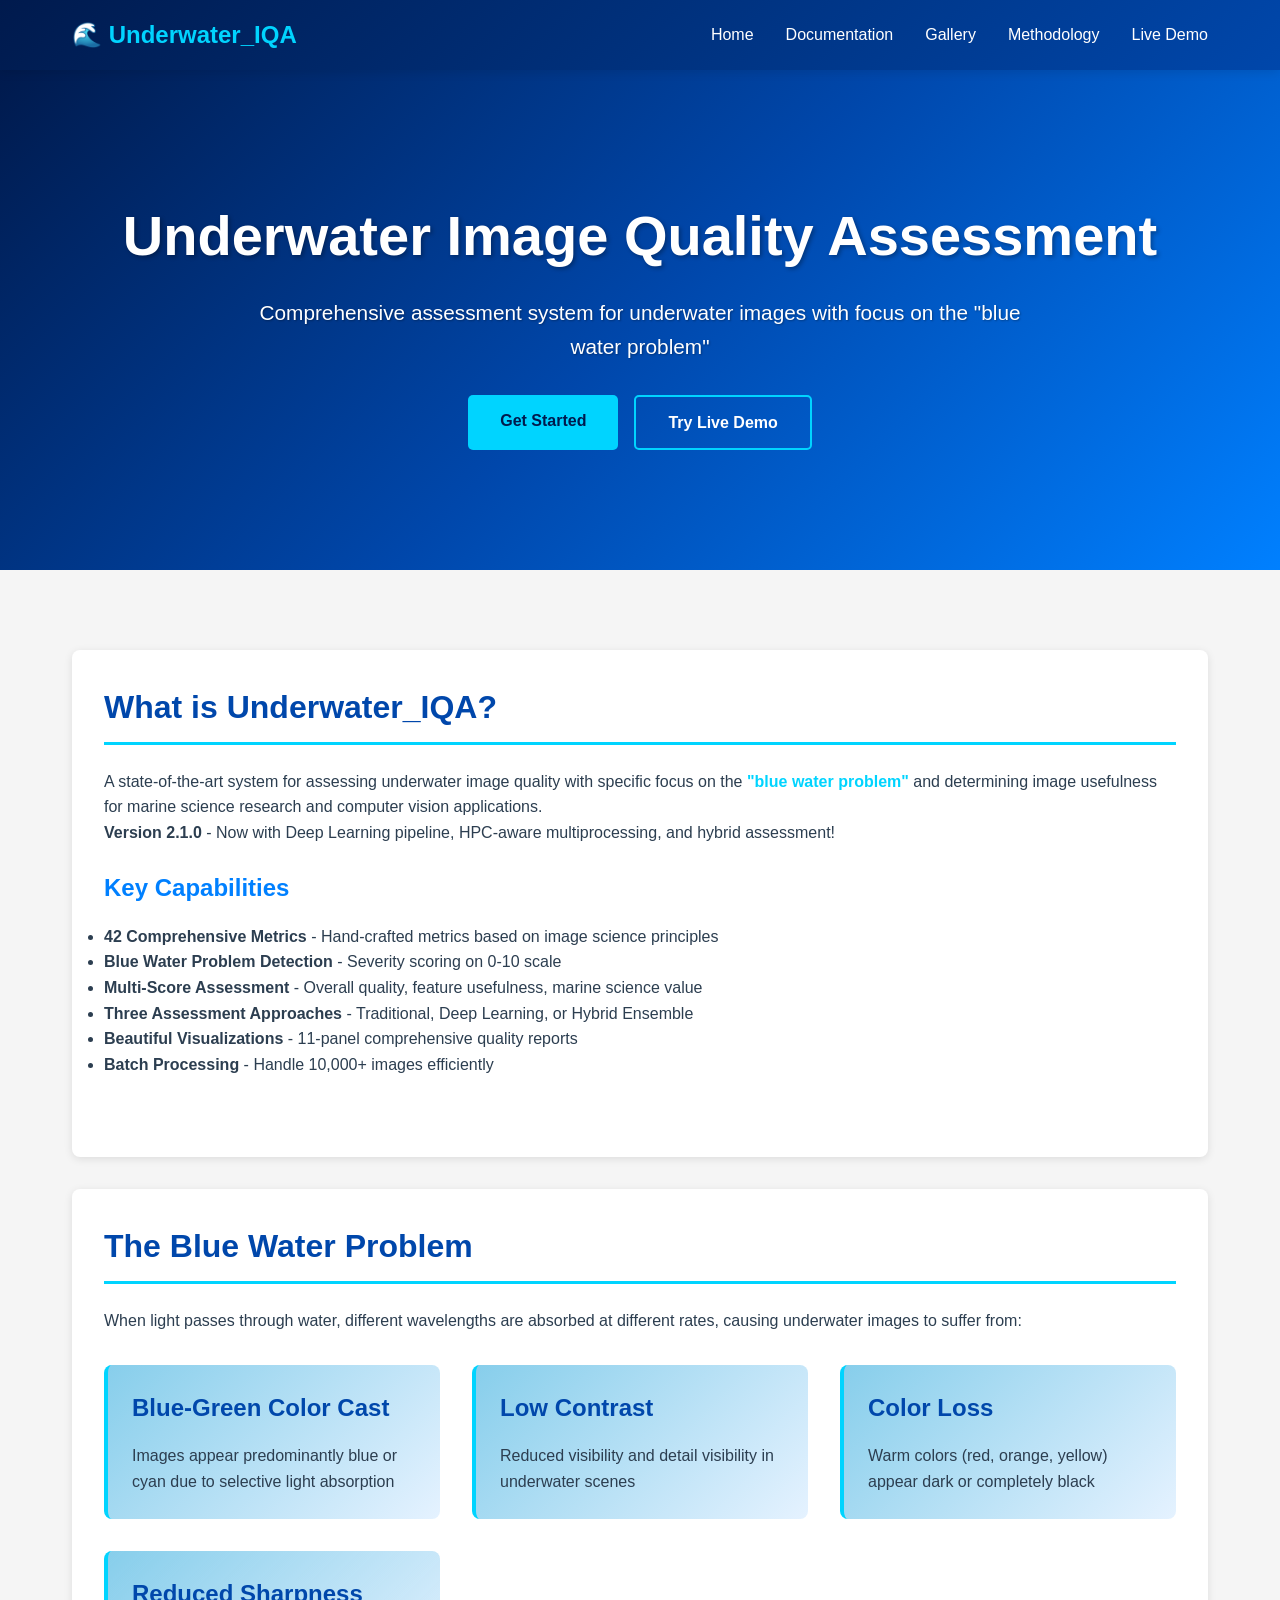
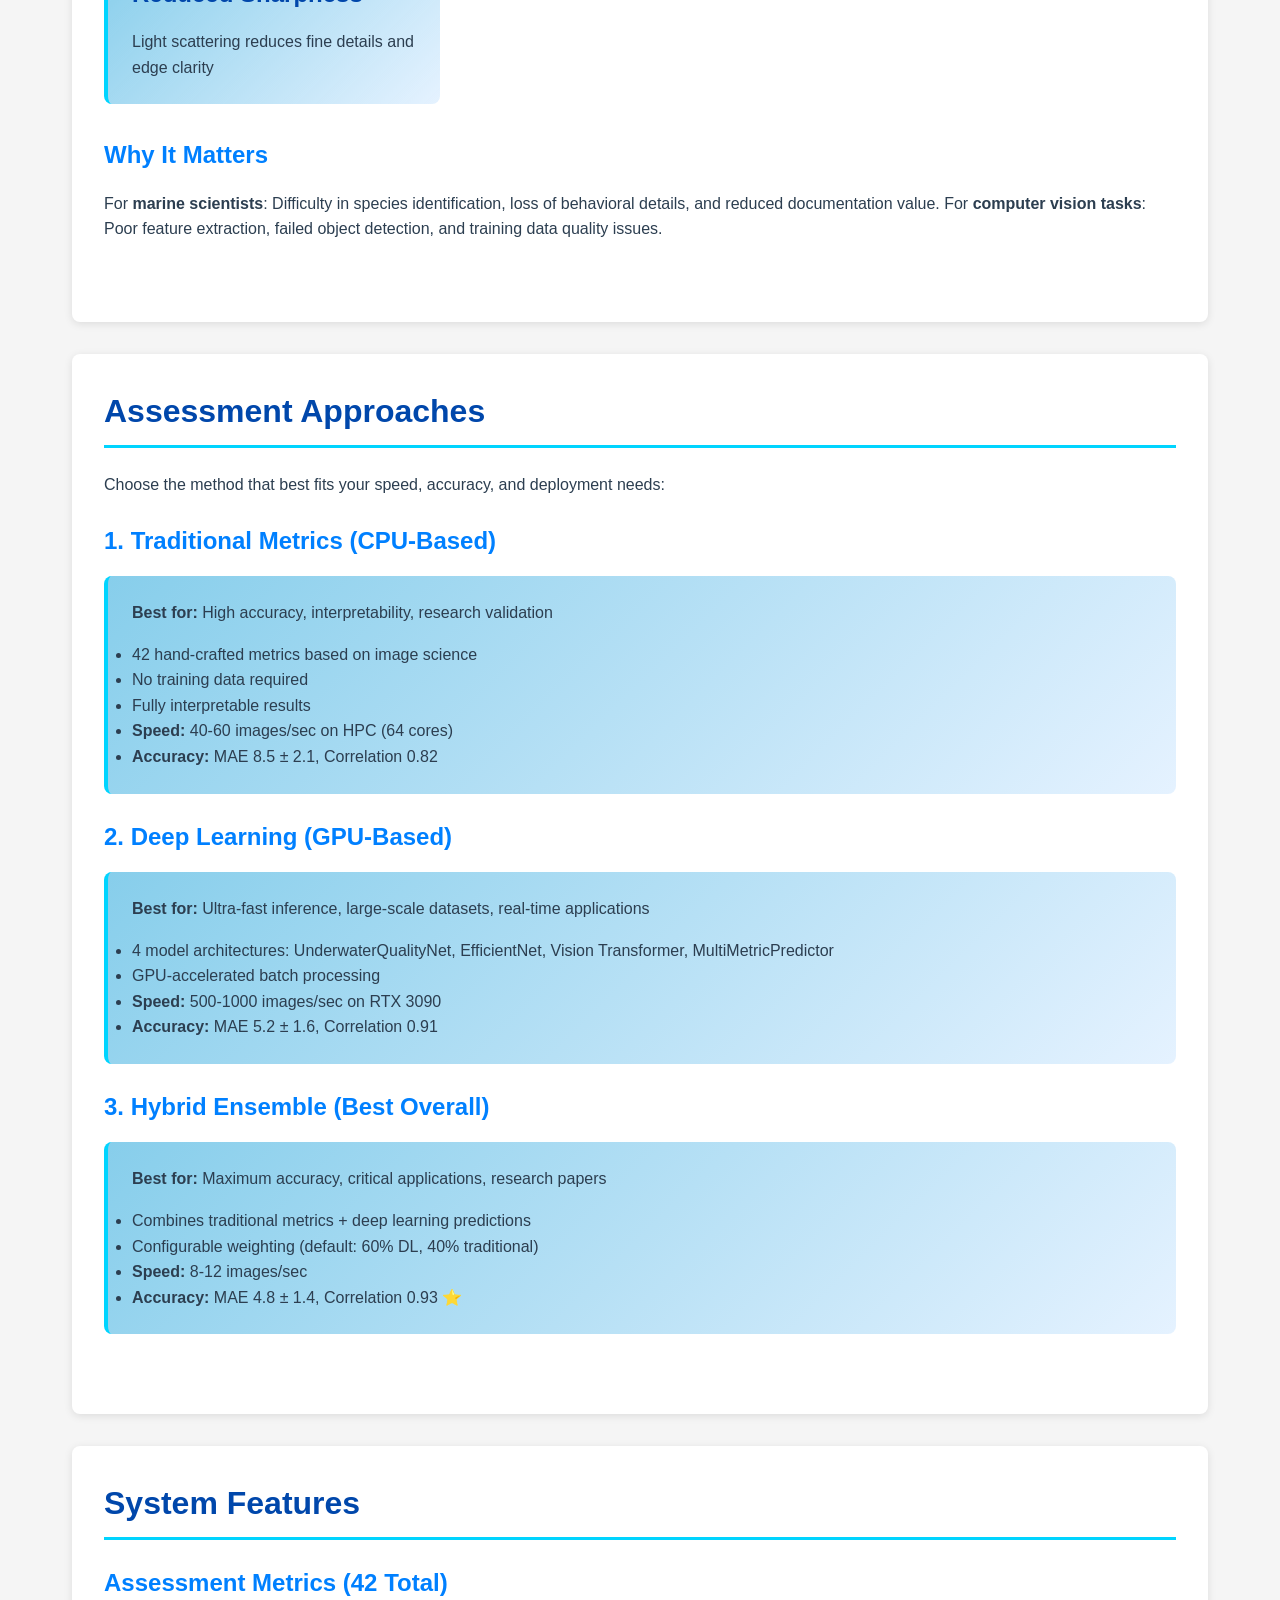
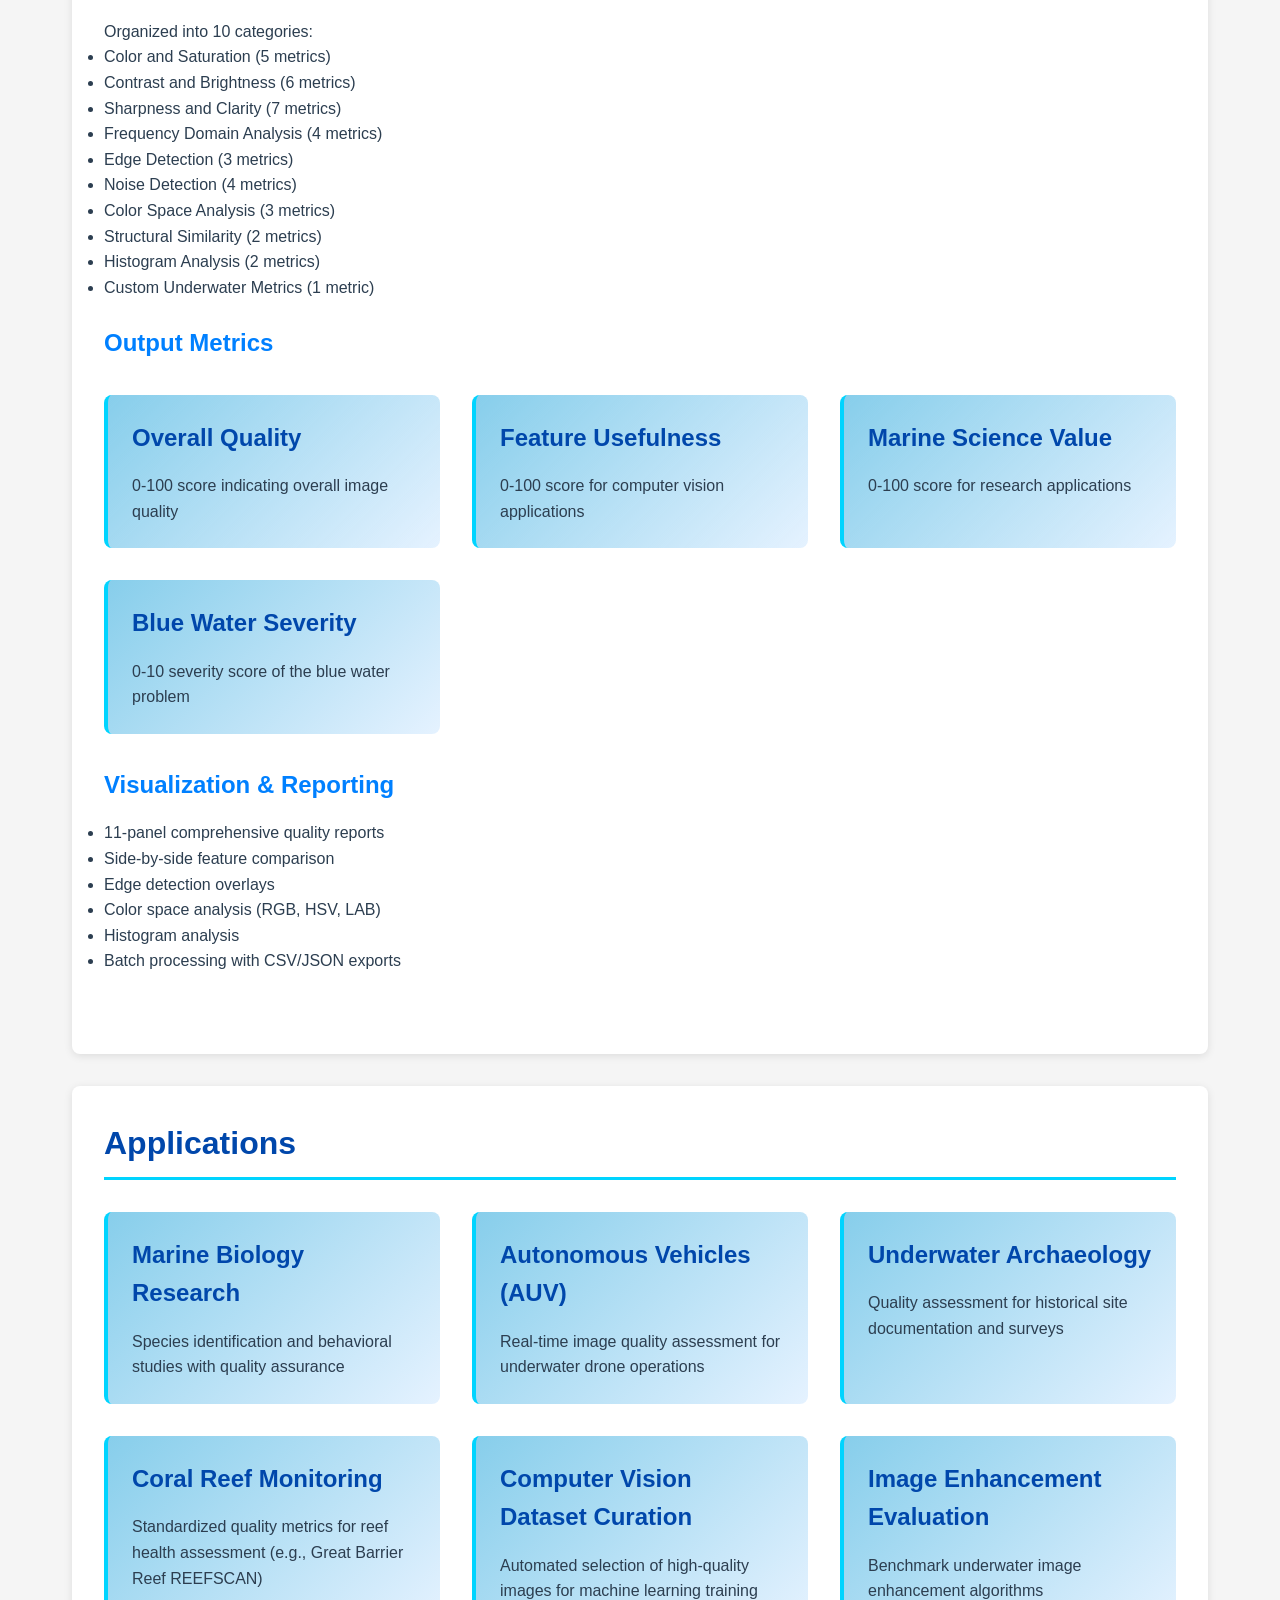
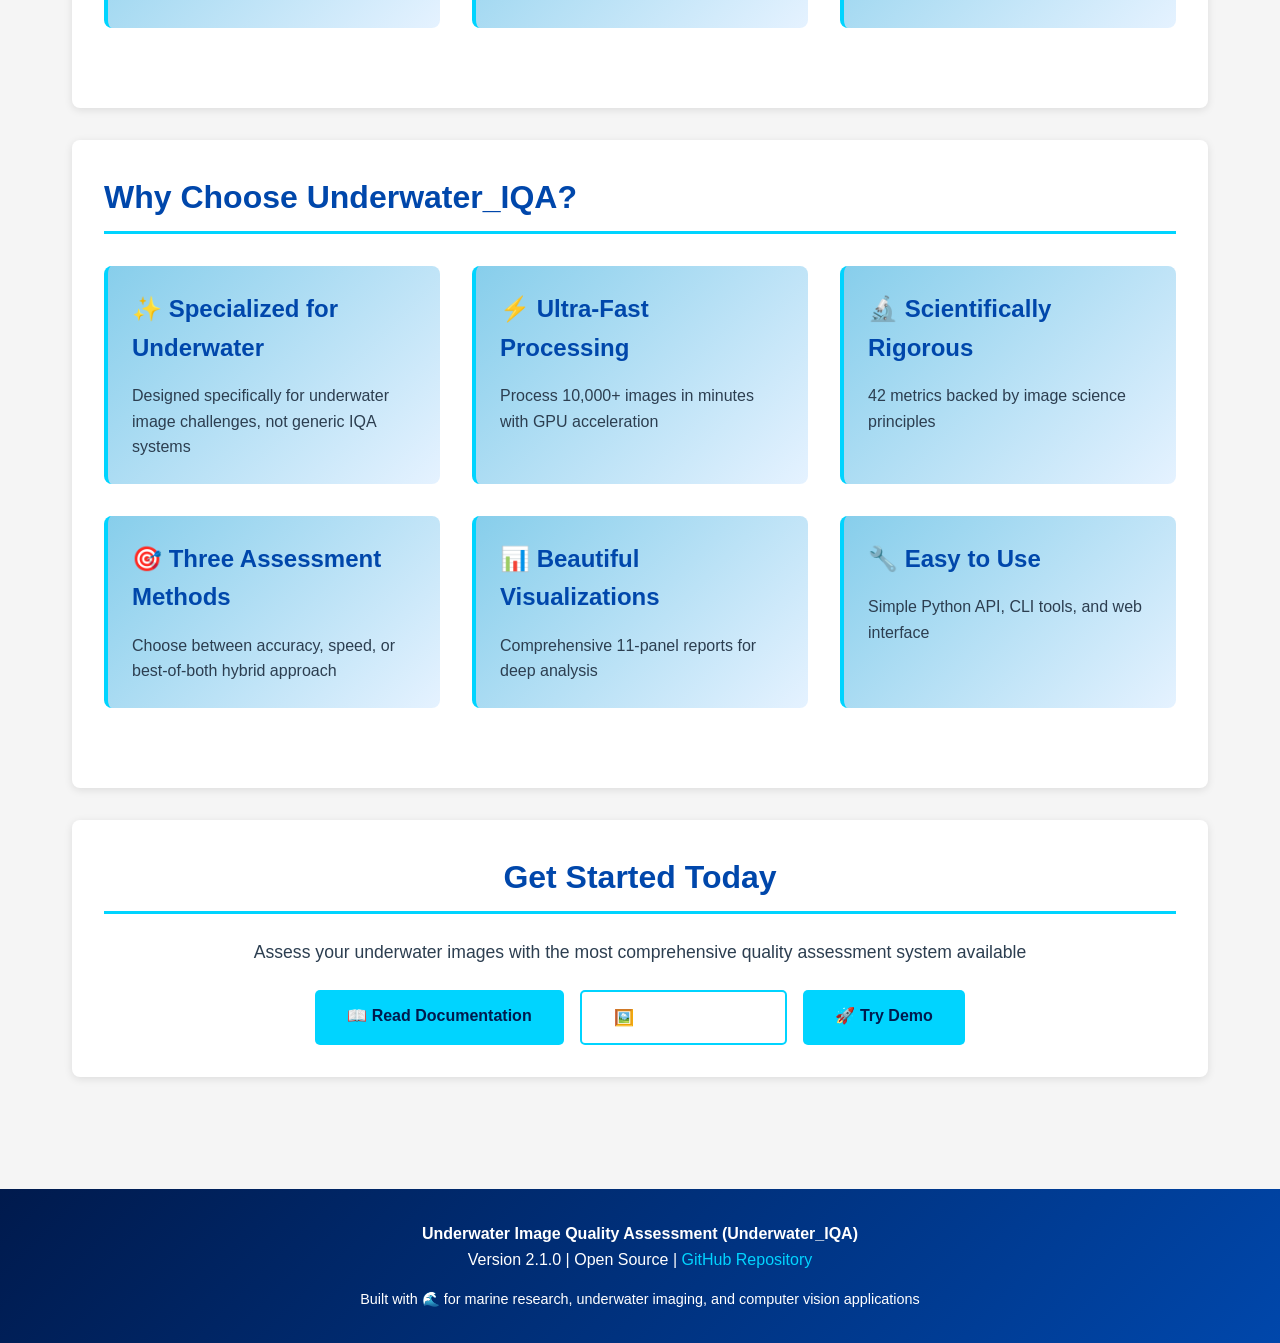
==== docs/index.html @ f6fac894 "Initial commit" ====
<!DOCTYPE html>
<html lang="en">
  <head>
    <meta charset="UTF-8" />
    <meta name="viewport" content="width=device-width, initial-scale=1.0" />
    <title>Underwater Image Quality Assessment (Underwater_IQA)</title>
    <meta
      name="description"
      content="A comprehensive system for assessing underwater image quality with focus on the blue water problem and marine science applications."
    />
    <link rel="stylesheet" href="css/style.css" />
  </head>
  <body>
    <!-- Navigation -->
    <header>
      <nav>
        <a href="index.html" class="logo">🌊 Underwater_IQA</a>
        <ul class="nav-links">
          <li><a href="index.html">Home</a></li>
          <li><a href="documentation.html">Documentation</a></li>
          <li><a href="gallery.html">Gallery</a></li>
          <li><a href="methodology.html">Methodology</a></li>
          <li>
            <a href="https://huggingface.co/spaces/Alzayats/underwater-image-quality" target="_blank">Live Demo</a>
          </li>
        </ul>
      </nav>
    </header>

    <!-- Hero Section -->
    <section class="hero">
      <h1>Underwater Image Quality Assessment</h1>
      <p>Comprehensive assessment system for underwater images with focus on the "blue water problem"</p>
      <div class="cta-buttons">
        <a href="documentation.html" class="btn btn-primary">Get Started</a>
        <a href="https://huggingface.co/spaces/Alzayats/underwater-image-quality" class="btn btn-secondary"
          >Try Live Demo</a
        >
      </div>
    </section>

    <main>
      <!-- Overview Section -->
      <div class="container">
        <section>
          <h2>What is Underwater_IQA?</h2>
          <p>
            A state-of-the-art system for assessing underwater image quality with specific focus on the
            <span class="highlight">"blue water problem"</span> and determining image usefulness for marine science
            research and computer vision applications.
          </p>
          <p><strong>Version 2.1.0</strong> - Now with Deep Learning pipeline, HPC-aware multiprocessing, and hybrid assessment!</p>

          <h3>Key Capabilities</h3>
          <ul>
            <li><strong>42 Comprehensive Metrics</strong> - Hand-crafted metrics based on image science principles</li>
            <li><strong>Blue Water Problem Detection</strong> - Severity scoring on 0-10 scale</li>
            <li><strong>Multi-Score Assessment</strong> - Overall quality, feature usefulness, marine science value</li>
            <li><strong>Three Assessment Approaches</strong> - Traditional, Deep Learning, or Hybrid Ensemble</li>
            <li><strong>Beautiful Visualizations</strong> - 11-panel comprehensive quality reports</li>
            <li><strong>Batch Processing</strong> - Handle 10,000+ images efficiently</li>
          </ul>
        </section>
      </div>

      <!-- The Blue Water Problem -->
      <div class="container">
        <section>
          <h2>The Blue Water Problem</h2>

          <p>
            When light passes through water, different wavelengths are absorbed at different rates, causing underwater
            images to suffer from:
          </p>

          <div class="features-grid">
            <div class="feature-card">
              <h3>Blue-Green Color Cast</h3>
              <p>Images appear predominantly blue or cyan due to selective light absorption</p>
            </div>
            <div class="feature-card">
              <h3>Low Contrast</h3>
              <p>Reduced visibility and detail visibility in underwater scenes</p>
            </div>
            <div class="feature-card">
              <h3>Color Loss</h3>
              <p>Warm colors (red, orange, yellow) appear dark or completely black</p>
            </div>
            <div class="feature-card">
              <h3>Reduced Sharpness</h3>
              <p>Light scattering reduces fine details and edge clarity</p>
            </div>
          </div>

          <h3>Why It Matters</h3>
          <p>
            For <strong>marine scientists</strong>: Difficulty in species identification, loss of behavioral details, and
            reduced documentation value. For <strong>computer vision tasks</strong>: Poor feature extraction, failed object
            detection, and training data quality issues.
          </p>
        </section>
      </div>

      <!-- Assessment Approaches -->
      <div class="container">
        <section>
          <h2>Assessment Approaches</h2>
          <p>Choose the method that best fits your speed, accuracy, and deployment needs:</p>

          <h3>1. Traditional Metrics (CPU-Based)</h3>
          <div class="feature-card">
            <strong>Best for:</strong> High accuracy, interpretability, research validation
            <ul style="margin-top: 1rem">
              <li>42 hand-crafted metrics based on image science</li>
              <li>No training data required</li>
              <li>Fully interpretable results</li>
              <li><strong>Speed:</strong> 40-60 images/sec on HPC (64 cores)</li>
              <li><strong>Accuracy:</strong> MAE 8.5 ± 2.1, Correlation 0.82</li>
            </ul>
          </div>

          <h3>2. Deep Learning (GPU-Based)</h3>
          <div class="feature-card">
            <strong>Best for:</strong> Ultra-fast inference, large-scale datasets, real-time applications
            <ul style="margin-top: 1rem">
              <li>4 model architectures: UnderwaterQualityNet, EfficientNet, Vision Transformer, MultiMetricPredictor</li>
              <li>GPU-accelerated batch processing</li>
              <li><strong>Speed:</strong> 500-1000 images/sec on RTX 3090</li>
              <li><strong>Accuracy:</strong> MAE 5.2 ± 1.6, Correlation 0.91</li>
            </ul>
          </div>

          <h3>3. Hybrid Ensemble (Best Overall)</h3>
          <div class="feature-card">
            <strong>Best for:</strong> Maximum accuracy, critical applications, research papers
            <ul style="margin-top: 1rem">
              <li>Combines traditional metrics + deep learning predictions</li>
              <li>Configurable weighting (default: 60% DL, 40% traditional)</li>
              <li><strong>Speed:</strong> 8-12 images/sec</li>
              <li><strong>Accuracy:</strong> MAE 4.8 ± 1.4, Correlation 0.93 ⭐</li>
            </ul>
          </div>
        </section>
      </div>

      <!-- Features -->
      <div class="container">
        <section>
          <h2>System Features</h2>

          <h3>Assessment Metrics (42 Total)</h3>
          <p>Organized into 10 categories:</p>
          <ul>
            <li>Color and Saturation (5 metrics)</li>
            <li>Contrast and Brightness (6 metrics)</li>
            <li>Sharpness and Clarity (7 metrics)</li>
            <li>Frequency Domain Analysis (4 metrics)</li>
            <li>Edge Detection (3 metrics)</li>
            <li>Noise Detection (4 metrics)</li>
            <li>Color Space Analysis (3 metrics)</li>
            <li>Structural Similarity (2 metrics)</li>
            <li>Histogram Analysis (2 metrics)</li>
            <li>Custom Underwater Metrics (1 metric)</li>
          </ul>

          <h3>Output Metrics</h3>
          <div class="features-grid">
            <div class="feature-card">
              <h3>Overall Quality</h3>
              <p>0-100 score indicating overall image quality</p>
            </div>
            <div class="feature-card">
              <h3>Feature Usefulness</h3>
              <p>0-100 score for computer vision applications</p>
            </div>
            <div class="feature-card">
              <h3>Marine Science Value</h3>
              <p>0-100 score for research applications</p>
            </div>
            <div class="feature-card">
              <h3>Blue Water Severity</h3>
              <p>0-10 severity score of the blue water problem</p>
            </div>
          </div>

          <h3>Visualization & Reporting</h3>
          <ul>
            <li>11-panel comprehensive quality reports</li>
            <li>Side-by-side feature comparison</li>
            <li>Edge detection overlays</li>
            <li>Color space analysis (RGB, HSV, LAB)</li>
            <li>Histogram analysis</li>
            <li>Batch processing with CSV/JSON exports</li>
          </ul>
        </section>
      </div>

      <!-- Applications -->
      <div class="container">
        <section>
          <h2>Applications</h2>

          <div class="features-grid">
            <div class="feature-card">
              <h3>Marine Biology Research</h3>
              <p>Species identification and behavioral studies with quality assurance</p>
            </div>
            <div class="feature-card">
              <h3>Autonomous Vehicles (AUV)</h3>
              <p>Real-time image quality assessment for underwater drone operations</p>
            </div>
            <div class="feature-card">
              <h3>Underwater Archaeology</h3>
              <p>Quality assessment for historical site documentation and surveys</p>
            </div>
            <div class="feature-card">
              <h3>Coral Reef Monitoring</h3>
              <p>Standardized quality metrics for reef health assessment (e.g., Great Barrier Reef REEFSCAN)</p>
            </div>
            <div class="feature-card">
              <h3>Computer Vision Dataset Curation</h3>
              <p>Automated selection of high-quality images for machine learning training</p>
            </div>
            <div class="feature-card">
              <h3>Image Enhancement Evaluation</h3>
              <p>Benchmark underwater image enhancement algorithms</p>
            </div>
          </div>
        </section>
      </div>

      <!-- Quick Features -->
      <div class="container">
        <section>
          <h2>Why Choose Underwater_IQA?</h2>

          <div class="features-grid">
            <div class="feature-card">
              <h3>✨ Specialized for Underwater</h3>
              <p>Designed specifically for underwater image challenges, not generic IQA systems</p>
            </div>
            <div class="feature-card">
              <h3>⚡ Ultra-Fast Processing</h3>
              <p>Process 10,000+ images in minutes with GPU acceleration</p>
            </div>
            <div class="feature-card">
              <h3>🔬 Scientifically Rigorous</h3>
              <p>42 metrics backed by image science principles</p>
            </div>
            <div class="feature-card">
              <h3>🎯 Three Assessment Methods</h3>
              <p>Choose between accuracy, speed, or best-of-both hybrid approach</p>
            </div>
            <div class="feature-card">
              <h3>📊 Beautiful Visualizations</h3>
              <p>Comprehensive 11-panel reports for deep analysis</p>
            </div>
            <div class="feature-card">
              <h3>🔧 Easy to Use</h3>
              <p>Simple Python API, CLI tools, and web interface</p>
            </div>
          </div>
        </section>
      </div>

      <!-- Call to Action -->
      <div class="container text-center mt-2">
        <h2>Get Started Today</h2>
        <p style="font-size: 1.1rem; margin: 1.5rem 0"
          >Assess your underwater images with the most comprehensive quality assessment system available</p>
        <div class="cta-buttons">
          <a href="documentation.html" class="btn btn-primary">📖 Read Documentation</a>
          <a href="gallery.html" class="btn btn-secondary">🖼️ View Examples</a>
          <a href="https://huggingface.co/spaces/Alzayats/underwater-image-quality" class="btn btn-primary">🚀 Try Demo</a>
        </div>
      </div>
    </main>

    <!-- Footer -->
    <footer>
      <p>
        <strong>Underwater Image Quality Assessment (Underwater_IQA)</strong><br />
        Version 2.1.0 | Open Source | <a href="https://github.com/alzayats/Image_Quality_Assessment" target="_blank">GitHub Repository</a>
      </p>
      <p style="margin-top: 1rem; font-size: 0.9rem">
        Built with 🌊 for marine research, underwater imaging, and computer vision applications
      </p>
    </footer>

    <script src="js/main.js"></script>
  </body>
</html>
---- docs/css/style.css ----
/* Ocean-themed CSS for Underwater_IQA GitHub Pages Site */

:root {
  --deep-blue: #001a4d;
  --ocean-blue: #0047ab;
  --sky-blue: #0080ff;
  --light-blue: #87ceeb;
  --white: #ffffff;
  --dark-gray: #1a1a1a;
  --light-gray: #f5f5f5;
  --accent: #00d4ff;
  --success: #00cc77;
  --text-dark: #2c3e50;
}

* {
  margin: 0;
  padding: 0;
  box-sizing: border-box;
}

body {
  font-family: 'Segoe UI', Tahoma, Geneva, Verdana, sans-serif;
  line-height: 1.6;
  color: var(--text-dark);
  background-color: var(--light-gray);
}

/* Header and Navigation */
header {
  background: linear-gradient(135deg, var(--deep-blue) 0%, var(--ocean-blue) 100%);
  color: var(--white);
  padding: 1rem 0;
  box-shadow: 0 2px 10px rgba(0, 0, 0, 0.1);
  position: sticky;
  top: 0;
  z-index: 1000;
}

nav {
  max-width: 1200px;
  margin: 0 auto;
  display: flex;
  justify-content: space-between;
  align-items: center;
  padding: 0 2rem;
}

.logo {
  font-size: 1.5rem;
  font-weight: bold;
  color: var(--accent);
  text-decoration: none;
}

.nav-links {
  display: flex;
  list-style: none;
  gap: 2rem;
}

.nav-links a {
  color: var(--white);
  text-decoration: none;
  transition: color 0.3s ease;
  font-weight: 500;
}

.nav-links a:hover {
  color: var(--accent);
}

/* Hero Section */
.hero {
  background: linear-gradient(135deg, var(--deep-blue) 0%, var(--ocean-blue) 50%, var(--sky-blue) 100%);
  color: var(--white);
  padding: 6rem 2rem;
  text-align: center;
  min-height: 500px;
  display: flex;
  flex-direction: column;
  justify-content: center;
  align-items: center;
}

.hero h1 {
  font-size: 3.5rem;
  margin-bottom: 1rem;
  text-shadow: 2px 2px 4px rgba(0, 0, 0, 0.3);
}

.hero p {
  font-size: 1.3rem;
  margin-bottom: 2rem;
  max-width: 800px;
  text-shadow: 1px 1px 2px rgba(0, 0, 0, 0.3);
}

.cta-buttons {
  display: flex;
  gap: 1rem;
  justify-content: center;
  flex-wrap: wrap;
}

.btn {
  display: inline-block;
  padding: 0.8rem 2rem;
  border-radius: 5px;
  text-decoration: none;
  font-weight: 600;
  transition: all 0.3s ease;
  cursor: pointer;
  border: none;
  font-size: 1rem;
}

.btn-primary {
  background-color: var(--accent);
  color: var(--deep-blue);
}

.btn-primary:hover {
  background-color: var(--light-blue);
  transform: translateY(-2px);
  box-shadow: 0 5px 15px rgba(0, 212, 255, 0.4);
}

.btn-secondary {
  background-color: transparent;
  color: var(--white);
  border: 2px solid var(--accent);
}

.btn-secondary:hover {
  background-color: var(--accent);
  color: var(--deep-blue);
  transform: translateY(-2px);
}

/* Main Content */
main {
  max-width: 1200px;
  margin: 0 auto;
  padding: 2rem;
}

.container {
  background: var(--white);
  border-radius: 8px;
  padding: 2rem;
  margin-bottom: 2rem;
  box-shadow: 0 2px 8px rgba(0, 0, 0, 0.1);
}

/* Section Styles */
section {
  margin-bottom: 3rem;
}

h2 {
  color: var(--ocean-blue);
  font-size: 2rem;
  margin-bottom: 1.5rem;
  border-bottom: 3px solid var(--accent);
  padding-bottom: 0.5rem;
}

h3 {
  color: var(--sky-blue);
  font-size: 1.5rem;
  margin-top: 1.5rem;
  margin-bottom: 1rem;
}

/* Features Grid */
.features-grid {
  display: grid;
  grid-template-columns: repeat(auto-fit, minmax(300px, 1fr));
  gap: 2rem;
  margin: 2rem 0;
}

.feature-card {
  background: linear-gradient(135deg, var(--light-blue) 0%, rgba(0, 128, 255, 0.1) 100%);
  padding: 1.5rem;
  border-radius: 8px;
  border-left: 4px solid var(--accent);
  transition: transform 0.3s ease, box-shadow 0.3s ease;
}

.feature-card:hover {
  transform: translateY(-5px);
  box-shadow: 0 5px 15px rgba(0, 128, 255, 0.2);
}

.feature-card h3 {
  color: var(--ocean-blue);
  margin-top: 0;
}

/* Code Blocks */
code {
  background-color: var(--dark-gray);
  color: var(--accent);
  padding: 0.2rem 0.4rem;
  border-radius: 3px;
  font-family: 'Courier New', monospace;
  font-size: 0.9rem;
}

pre {
  background-color: var(--dark-gray);
  color: var(--light-gray);
  padding: 1.5rem;
  border-radius: 8px;
  overflow-x: auto;
  margin: 1rem 0;
  border-left: 4px solid var(--accent);
}

pre code {
  background-color: transparent;
  color: var(--light-gray);
  padding: 0;
}

/* Gallery */
.gallery {
  display: grid;
  grid-template-columns: repeat(auto-fit, minmax(250px, 1fr));
  gap: 2rem;
  margin: 2rem 0;
}

.gallery-item {
  position: relative;
  border-radius: 8px;
  overflow: hidden;
  box-shadow: 0 4px 12px rgba(0, 0, 0, 0.1);
  transition: transform 0.3s ease, box-shadow 0.3s ease;
  cursor: pointer;
}

.gallery-item:hover {
  transform: scale(1.05);
  box-shadow: 0 8px 20px rgba(0, 128, 255, 0.3);
}

.gallery-item img {
  width: 100%;
  height: 250px;
  object-fit: cover;
  display: block;
}

.gallery-caption {
  background: linear-gradient(to top, rgba(0, 26, 77, 0.8), transparent);
  color: var(--white);
  padding: 1rem;
  position: absolute;
  bottom: 0;
  width: 100%;
  font-size: 0.9rem;
}

/* Table Styles */
table {
  width: 100%;
  border-collapse: collapse;
  margin: 1.5rem 0;
}

th {
  background-color: var(--ocean-blue);
  color: var(--white);
  padding: 1rem;
  text-align: left;
}

td {
  padding: 0.8rem;
  border-bottom: 1px solid var(--light-gray);
}

tr:hover {
  background-color: rgba(0, 128, 255, 0.05);
}

/* Footer */
footer {
  background: linear-gradient(135deg, var(--deep-blue) 0%, var(--ocean-blue) 100%);
  color: var(--white);
  text-align: center;
  padding: 2rem;
  margin-top: 3rem;
}

footer a {
  color: var(--accent);
  text-decoration: none;
}

footer a:hover {
  text-decoration: underline;
}

/* Responsive Design */
@media (max-width: 768px) {
  .nav-links {
    flex-direction: column;
    gap: 1rem;
  }

  .hero h1 {
    font-size: 2.5rem;
  }

  .hero p {
    font-size: 1.1rem;
  }

  .cta-buttons {
    flex-direction: column;
    align-items: stretch;
  }

  .btn {
    text-align: center;
  }

  main {
    padding: 1rem;
  }

  .container {
    padding: 1.5rem;
  }

  .features-grid {
    grid-template-columns: 1fr;
  }

  .gallery {
    grid-template-columns: 1fr;
  }
}

/* Utility Classes */
.highlight {
  color: var(--accent);
  font-weight: 600;
}

.text-center {
  text-align: center;
}

.mt-2 {
  margin-top: 2rem;
}

.mb-2 {
  margin-bottom: 2rem;
}

.flex-center {
  display: flex;
  justify-content: center;
  align-items: center;
}
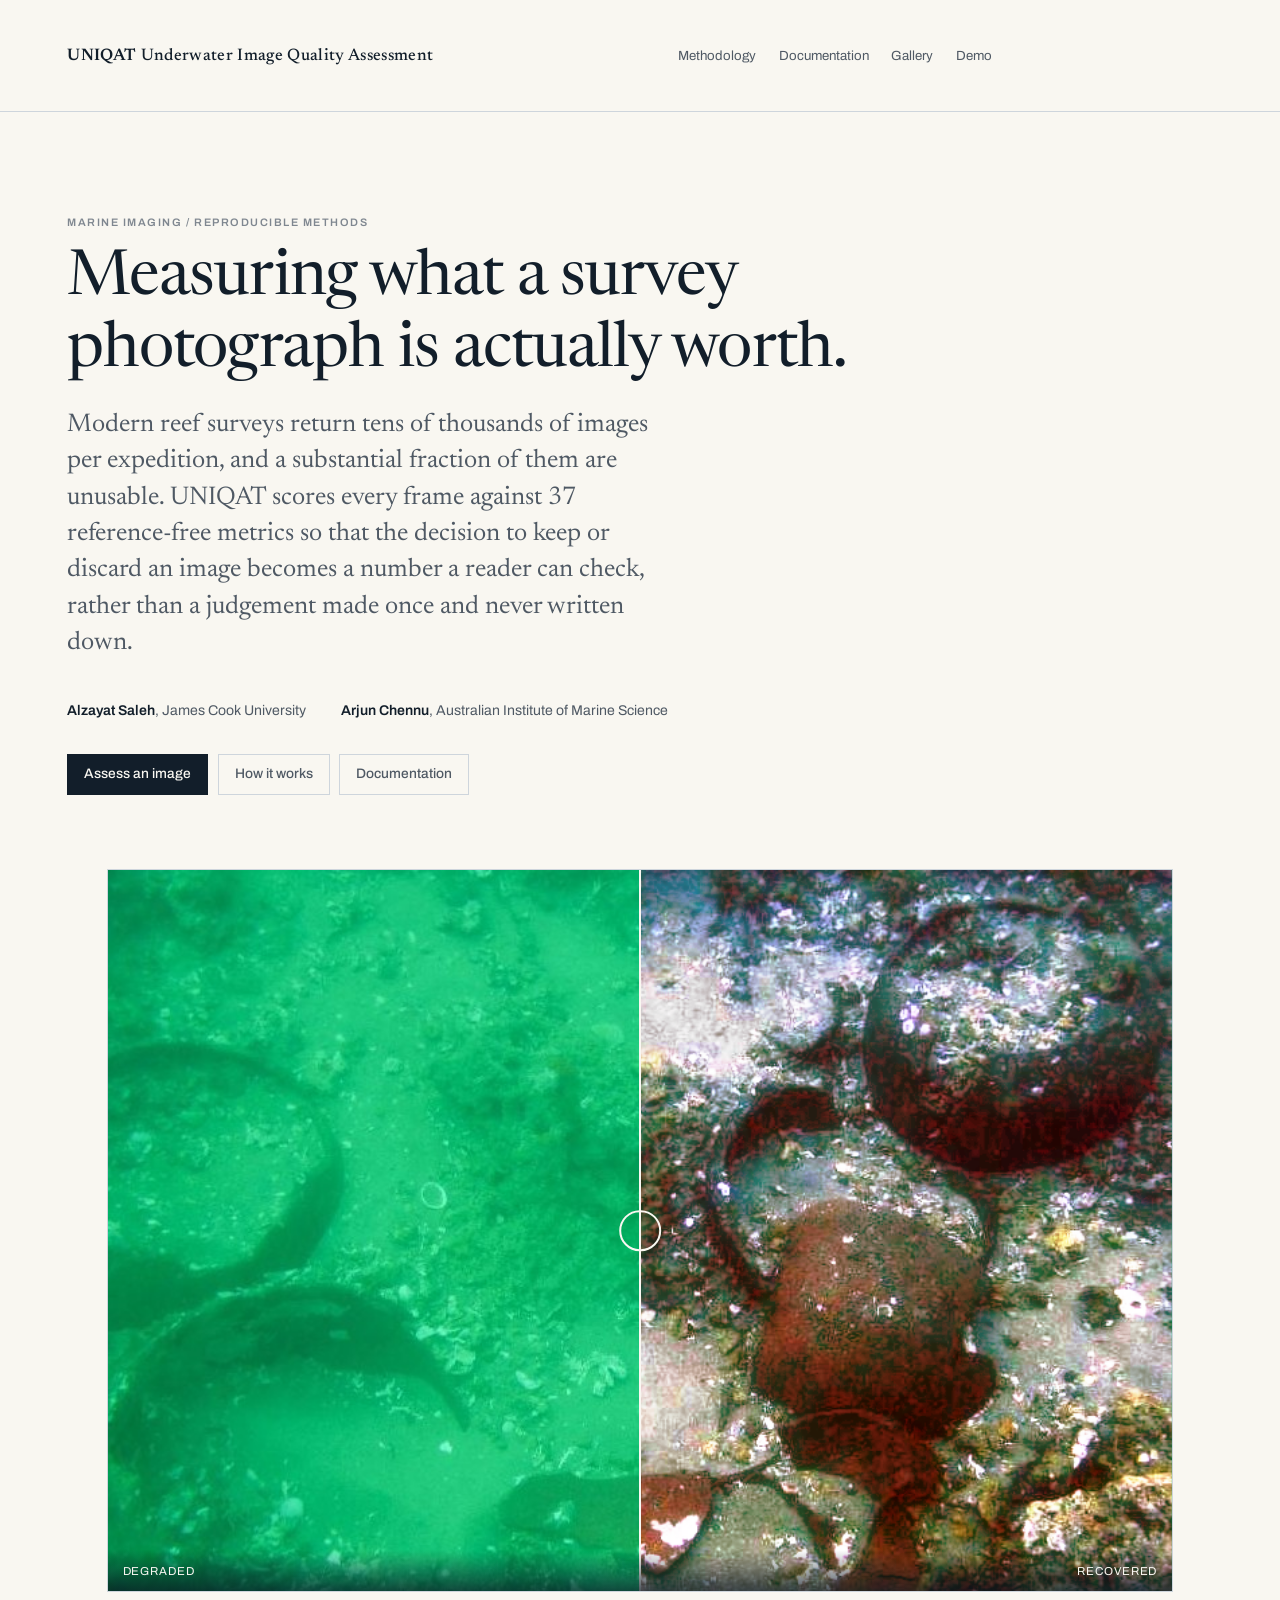
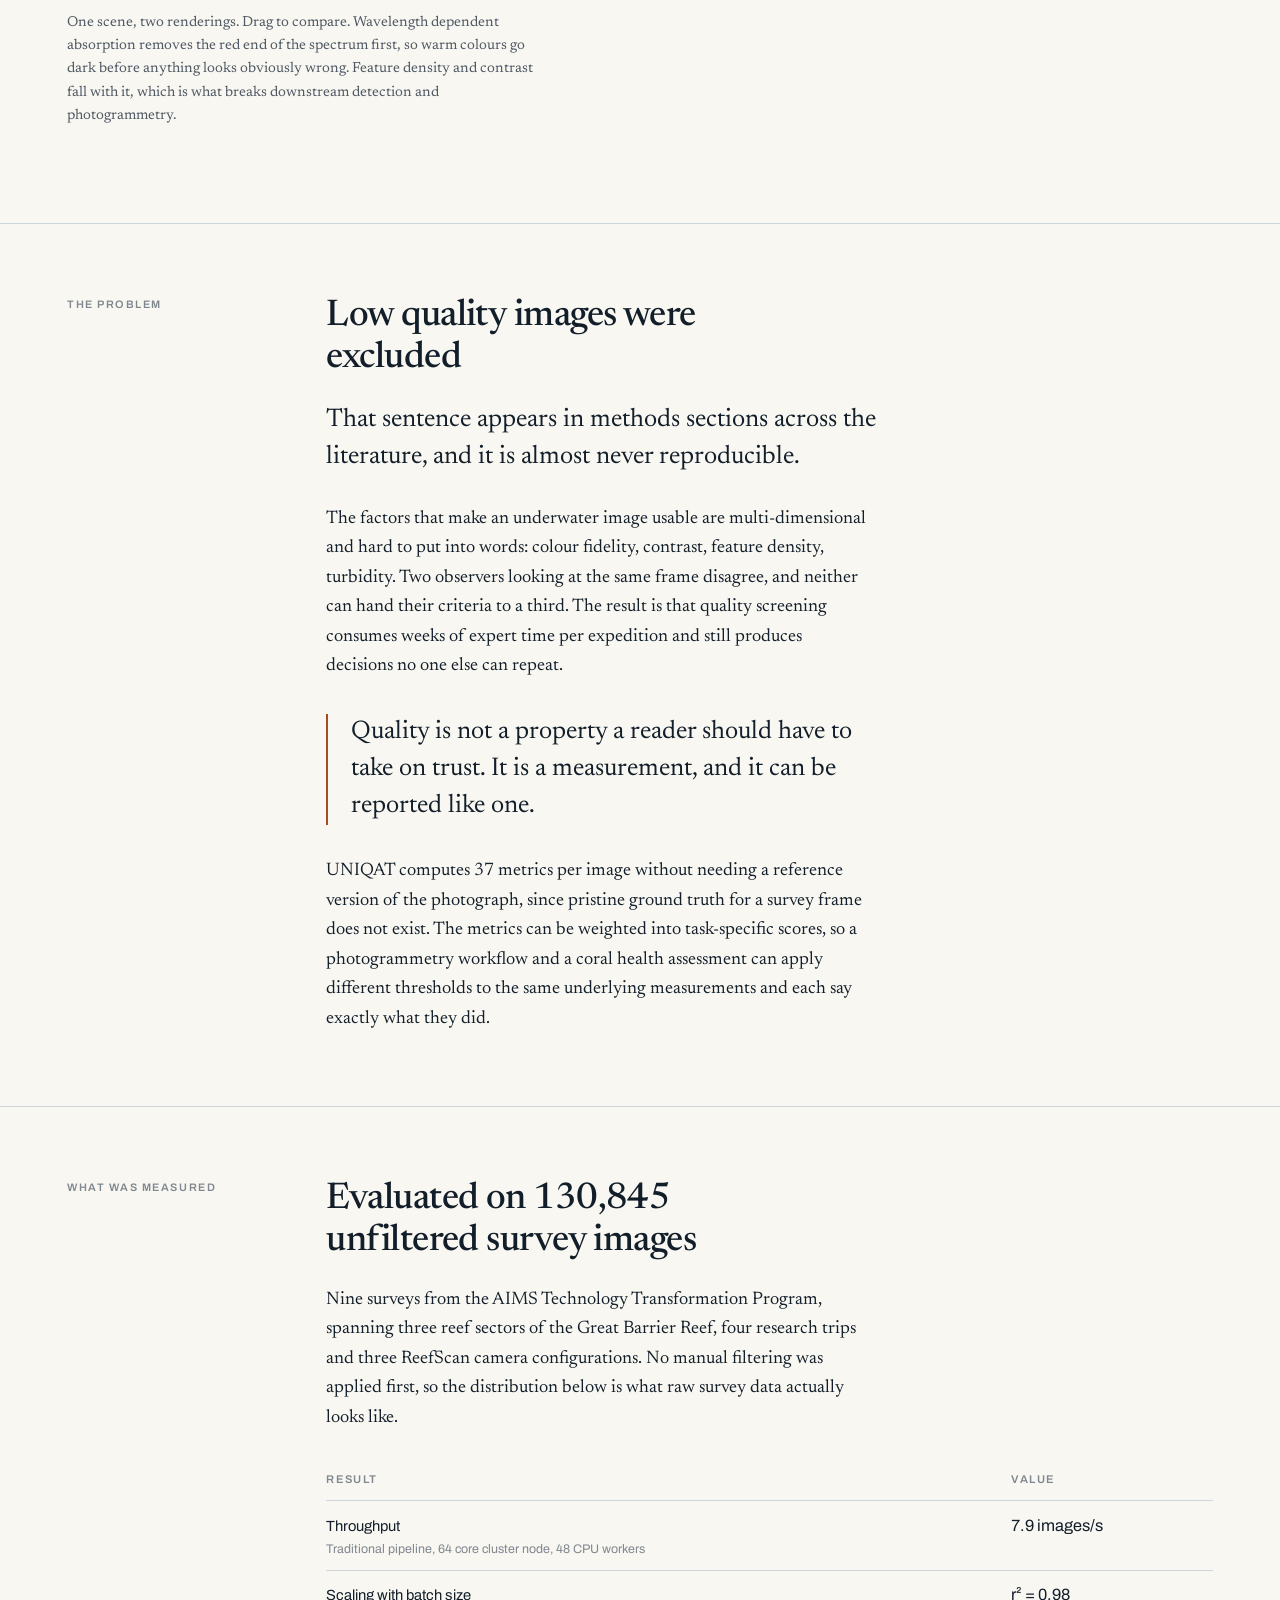
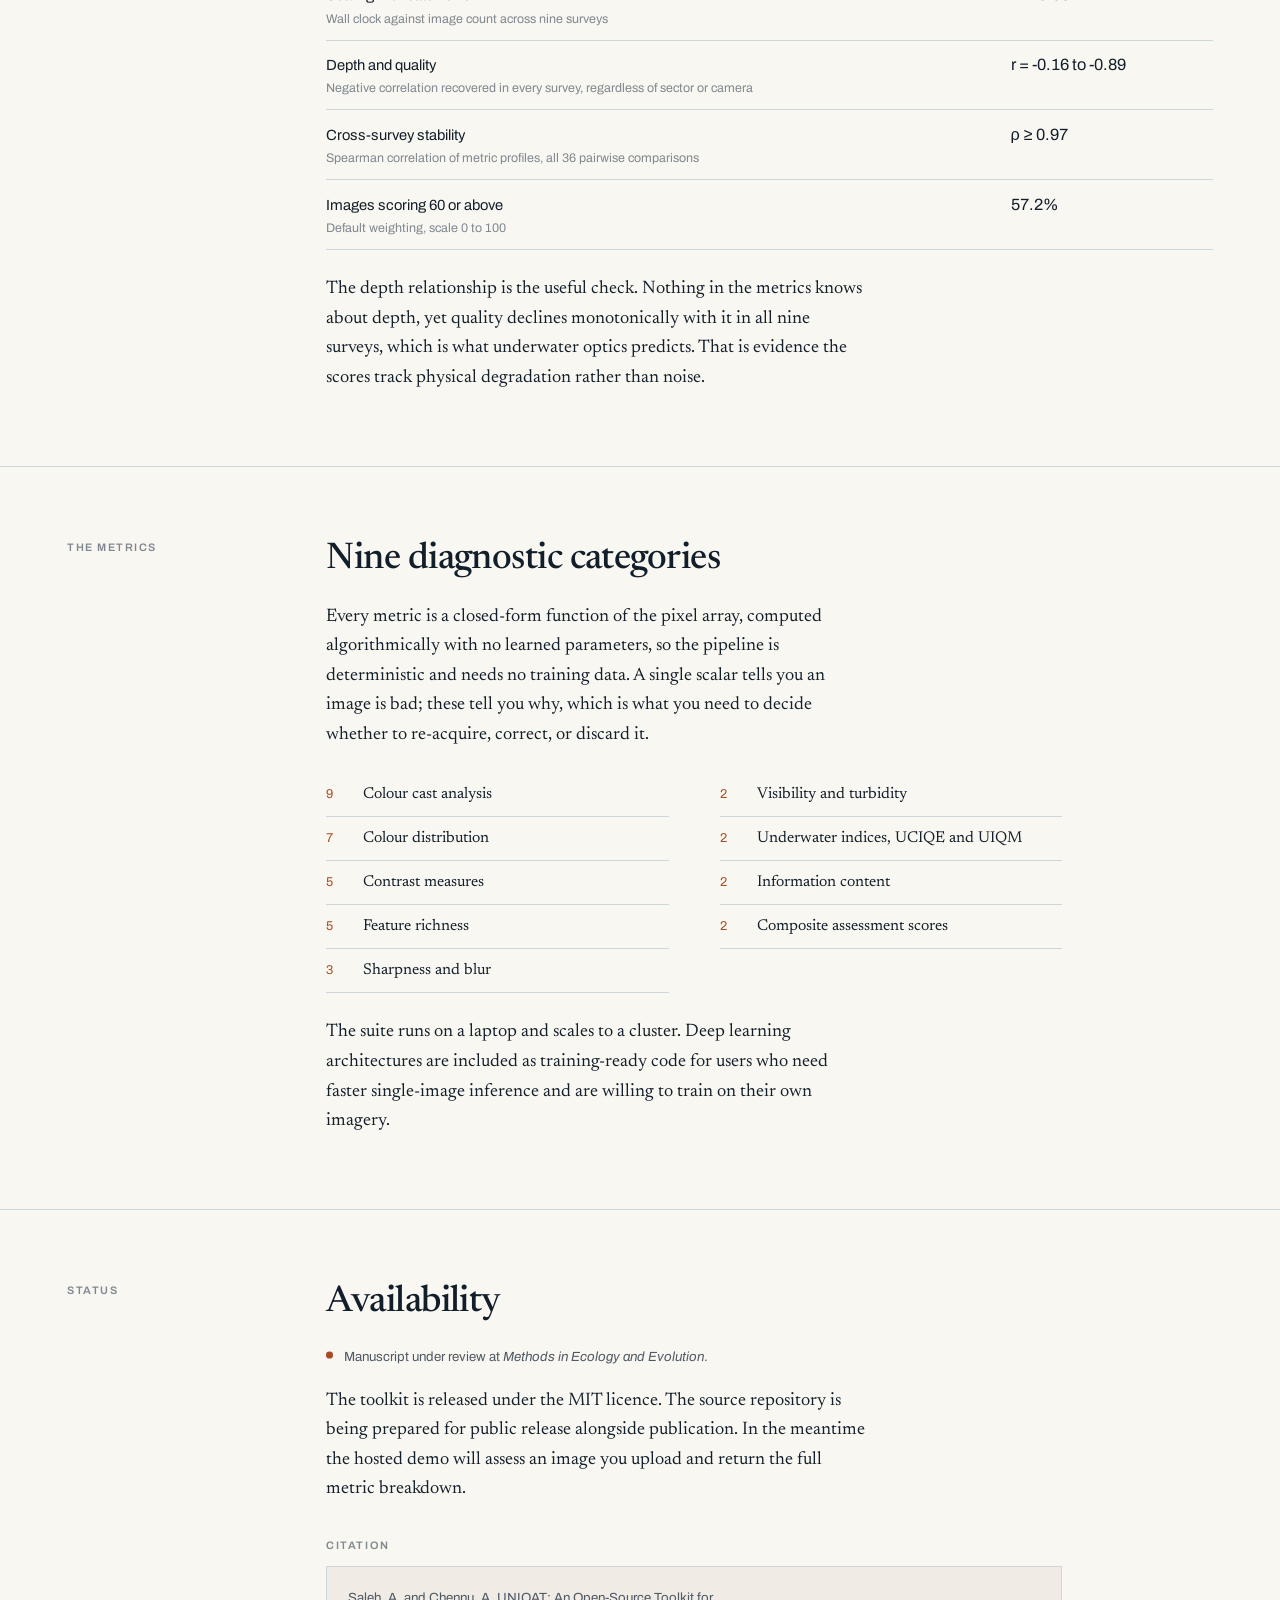
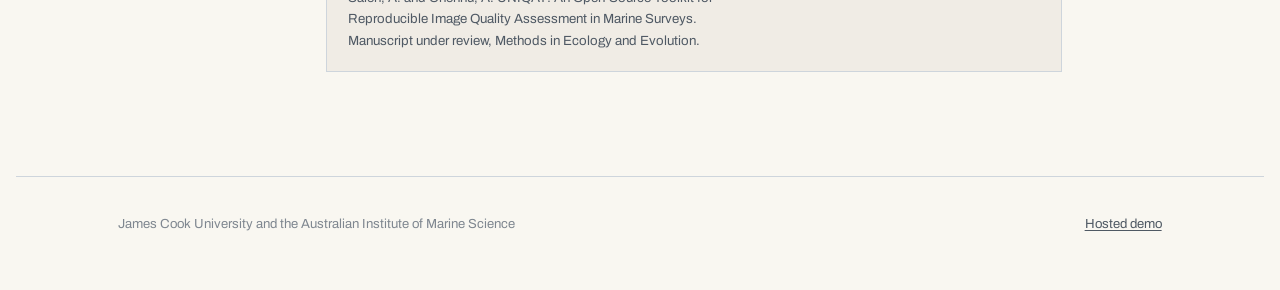
==== commit 34594881: "Rebuild the project page and correct unsupported claims The page read as marketing rather than as a " ====
--- a/docs/index.html
+++ b/docs/index.html
@@ -1,292 +1,208 @@
 <!DOCTYPE html>
 <html lang="en">
-  <head>
-    <meta charset="UTF-8" />
-    <meta name="viewport" content="width=device-width, initial-scale=1.0" />
-    <title>Underwater Image Quality Assessment (Underwater_IQA)</title>
-    <meta
-      name="description"
-      content="A comprehensive system for assessing underwater image quality with focus on the blue water problem and marine science applications."
-    />
-    <link rel="stylesheet" href="css/style.css" />
-  </head>
-  <body>
-    <!-- Navigation -->
-    <header>
-      <nav>
-        <a href="index.html" class="logo">🌊 Underwater_IQA</a>
-        <ul class="nav-links">
-          <li><a href="index.html">Home</a></li>
-          <li><a href="documentation.html">Documentation</a></li>
-          <li><a href="gallery.html">Gallery</a></li>
-          <li><a href="methodology.html">Methodology</a></li>
-          <li>
-            <a href="https://huggingface.co/spaces/Alzayats/underwater-image-quality" target="_blank">Live Demo</a>
-          </li>
-        </ul>
-      </nav>
-    </header>
-
-    <!-- Hero Section -->
-    <section class="hero">
-      <h1>Underwater Image Quality Assessment</h1>
-      <p>Comprehensive assessment system for underwater images with focus on the "blue water problem"</p>
-      <div class="cta-buttons">
-        <a href="documentation.html" class="btn btn-primary">Get Started</a>
-        <a href="https://huggingface.co/spaces/Alzayats/underwater-image-quality" class="btn btn-secondary"
-          >Try Live Demo</a
-        >
+<head>
+<meta charset="UTF-8">
+<meta name="viewport" content="width=device-width, initial-scale=1">
+<title>UNIQAT: Underwater Image Quality Assessment</title>
+<meta name="description" content="An open-source toolkit for reproducible image quality assessment in marine surveys. Reference-free metrics evaluated on 130,845 coral reef images.">
+<link rel="preconnect" href="https://fonts.googleapis.com">
+<link rel="preconnect" href="https://fonts.gstatic.com" crossorigin>
+<link href="https://fonts.googleapis.com/css2?family=Newsreader:ital,opsz,wght@0,6..72,300;0,6..72,400;0,6..72,500;1,6..72,400&family=Archivo:wght@400;500;600&display=swap" rel="stylesheet">
+<link rel="stylesheet" href="css/style.css">
+</head>
+<body>
+
+<header class="masthead">
+  <div class="shell">
+    <a class="wordmark" href="index.html"><b>UNIQAT</b> Underwater Image Quality Assessment</a>
+    <nav>
+      <a href="methodology.html">Methodology</a>
+      <a href="documentation.html">Documentation</a>
+      <a href="gallery.html">Gallery</a>
+      <a href="https://huggingface.co/spaces/Alzayats/underwater-image-quality" target="_blank" rel="noopener">Demo</a>
+    </nav>
+  </div>
+</header>
+
+<div class="shell">
+  <div class="title-block">
+    <p class="label">Marine imaging / Reproducible methods</p>
+    <h1>Measuring what a survey photograph is actually worth.</h1>
+    <p class="standfirst">
+      Modern reef surveys return tens of thousands of images per expedition, and a
+      substantial fraction of them are unusable. UNIQAT scores every frame against
+      37 reference-free metrics so that the decision to keep or discard an image
+      becomes a number a reader can check, rather than a judgement made once and
+      never written down.
+    </p>
+
+    <div class="byline">
+      <span><b>Alzayat Saleh</b>, James Cook University</span>
+      <span><b>Arjun Chennu</b>, Australian Institute of Marine Science</span>
+    </div>
+
+    <div class="actions">
+      <a href="https://huggingface.co/spaces/Alzayats/underwater-image-quality" target="_blank" rel="noopener">Assess an image</a>
+      <a href="methodology.html">How it works</a>
+      <a href="documentation.html">Documentation</a>
+    </div>
+  </div>
+</div>
+
+<div class="shell compare-wrap">
+  <figure class="compare" id="compare">
+    <img src="images/examples/18_img_poor.png" alt="Reef scene with heavy blue-green colour cast and reduced contrast">
+    <img class="top" src="images/examples/18_img_good.png" alt="The same reef scene with colour and contrast recovered">
+    <div class="handle" aria-hidden="true"></div>
+    <figcaption><span>Degraded</span><span>Recovered</span></figcaption>
+  </figure>
+  <p class="compare-note">
+    One scene, two renderings. Drag to compare. Wavelength dependent absorption removes
+    the red end of the spectrum first, so warm colours go dark before anything looks
+    obviously wrong. Feature density and contrast fall with it, which is what breaks
+    downstream detection and photogrammetry.
+  </p>
+</div>
+
+<section class="band">
+  <div class="shell">
+    <div class="rail"><p class="label">The problem</p></div>
+    <div class="prose">
+      <h2>Low quality images were excluded</h2>
+      <p class="lede">
+        That sentence appears in methods sections across the literature, and it is
+        almost never reproducible.
+      </p>
+      <p>
+        The factors that make an underwater image usable are multi-dimensional and hard
+        to put into words: colour fidelity, contrast, feature density, turbidity. Two
+        observers looking at the same frame disagree, and neither can hand their
+        criteria to a third. The result is that quality screening consumes weeks of
+        expert time per expedition and still produces decisions no one else can repeat.
+      </p>
+      <div class="pull">
+        Quality is not a property a reader should have to take on trust. It is a
+        measurement, and it can be reported like one.
       </div>
-    </section>
-
-    <main>
-      <!-- Overview Section -->
-      <div class="container">
-        <section>
-          <h2>What is Underwater_IQA?</h2>
-          <p>
-            A state-of-the-art system for assessing underwater image quality with specific focus on the
-            <span class="highlight">"blue water problem"</span> and determining image usefulness for marine science
-            research and computer vision applications.
-          </p>
-          <p><strong>Version 2.1.0</strong> - Now with Deep Learning pipeline, HPC-aware multiprocessing, and hybrid assessment!</p>
-
-          <h3>Key Capabilities</h3>
-          <ul>
-            <li><strong>42 Comprehensive Metrics</strong> - Hand-crafted metrics based on image science principles</li>
-            <li><strong>Blue Water Problem Detection</strong> - Severity scoring on 0-10 scale</li>
-            <li><strong>Multi-Score Assessment</strong> - Overall quality, feature usefulness, marine science value</li>
-            <li><strong>Three Assessment Approaches</strong> - Traditional, Deep Learning, or Hybrid Ensemble</li>
-            <li><strong>Beautiful Visualizations</strong> - 11-panel comprehensive quality reports</li>
-            <li><strong>Batch Processing</strong> - Handle 10,000+ images efficiently</li>
-          </ul>
-        </section>
-      </div>
-
-      <!-- The Blue Water Problem -->
-      <div class="container">
-        <section>
-          <h2>The Blue Water Problem</h2>
-
-          <p>
-            When light passes through water, different wavelengths are absorbed at different rates, causing underwater
-            images to suffer from:
-          </p>
-
-          <div class="features-grid">
-            <div class="feature-card">
-              <h3>Blue-Green Color Cast</h3>
-              <p>Images appear predominantly blue or cyan due to selective light absorption</p>
-            </div>
-            <div class="feature-card">
-              <h3>Low Contrast</h3>
-              <p>Reduced visibility and detail visibility in underwater scenes</p>
-            </div>
-            <div class="feature-card">
-              <h3>Color Loss</h3>
-              <p>Warm colors (red, orange, yellow) appear dark or completely black</p>
-            </div>
-            <div class="feature-card">
-              <h3>Reduced Sharpness</h3>
-              <p>Light scattering reduces fine details and edge clarity</p>
-            </div>
-          </div>
-
-          <h3>Why It Matters</h3>
-          <p>
-            For <strong>marine scientists</strong>: Difficulty in species identification, loss of behavioral details, and
-            reduced documentation value. For <strong>computer vision tasks</strong>: Poor feature extraction, failed object
-            detection, and training data quality issues.
-          </p>
-        </section>
-      </div>
-
-      <!-- Assessment Approaches -->
-      <div class="container">
-        <section>
-          <h2>Assessment Approaches</h2>
-          <p>Choose the method that best fits your speed, accuracy, and deployment needs:</p>
-
-          <h3>1. Traditional Metrics (CPU-Based)</h3>
-          <div class="feature-card">
-            <strong>Best for:</strong> High accuracy, interpretability, research validation
-            <ul style="margin-top: 1rem">
-              <li>42 hand-crafted metrics based on image science</li>
-              <li>No training data required</li>
-              <li>Fully interpretable results</li>
-              <li><strong>Speed:</strong> 40-60 images/sec on HPC (64 cores)</li>
-              <li><strong>Accuracy:</strong> MAE 8.5 ± 2.1, Correlation 0.82</li>
-            </ul>
-          </div>
-
-          <h3>2. Deep Learning (GPU-Based)</h3>
-          <div class="feature-card">
-            <strong>Best for:</strong> Ultra-fast inference, large-scale datasets, real-time applications
-            <ul style="margin-top: 1rem">
-              <li>4 model architectures: UnderwaterQualityNet, EfficientNet, Vision Transformer, MultiMetricPredictor</li>
-              <li>GPU-accelerated batch processing</li>
-              <li><strong>Speed:</strong> 500-1000 images/sec on RTX 3090</li>
-              <li><strong>Accuracy:</strong> MAE 5.2 ± 1.6, Correlation 0.91</li>
-            </ul>
-          </div>
-
-          <h3>3. Hybrid Ensemble (Best Overall)</h3>
-          <div class="feature-card">
-            <strong>Best for:</strong> Maximum accuracy, critical applications, research papers
-            <ul style="margin-top: 1rem">
-              <li>Combines traditional metrics + deep learning predictions</li>
-              <li>Configurable weighting (default: 60% DL, 40% traditional)</li>
-              <li><strong>Speed:</strong> 8-12 images/sec</li>
-              <li><strong>Accuracy:</strong> MAE 4.8 ± 1.4, Correlation 0.93 ⭐</li>
-            </ul>
-          </div>
-        </section>
-      </div>
-
-      <!-- Features -->
-      <div class="container">
-        <section>
-          <h2>System Features</h2>
-
-          <h3>Assessment Metrics (42 Total)</h3>
-          <p>Organized into 10 categories:</p>
-          <ul>
-            <li>Color and Saturation (5 metrics)</li>
-            <li>Contrast and Brightness (6 metrics)</li>
-            <li>Sharpness and Clarity (7 metrics)</li>
-            <li>Frequency Domain Analysis (4 metrics)</li>
-            <li>Edge Detection (3 metrics)</li>
-            <li>Noise Detection (4 metrics)</li>
-            <li>Color Space Analysis (3 metrics)</li>
-            <li>Structural Similarity (2 metrics)</li>
-            <li>Histogram Analysis (2 metrics)</li>
-            <li>Custom Underwater Metrics (1 metric)</li>
-          </ul>
-
-          <h3>Output Metrics</h3>
-          <div class="features-grid">
-            <div class="feature-card">
-              <h3>Overall Quality</h3>
-              <p>0-100 score indicating overall image quality</p>
-            </div>
-            <div class="feature-card">
-              <h3>Feature Usefulness</h3>
-              <p>0-100 score for computer vision applications</p>
-            </div>
-            <div class="feature-card">
-              <h3>Marine Science Value</h3>
-              <p>0-100 score for research applications</p>
-            </div>
-            <div class="feature-card">
-              <h3>Blue Water Severity</h3>
-              <p>0-10 severity score of the blue water problem</p>
-            </div>
-          </div>
-
-          <h3>Visualization & Reporting</h3>
-          <ul>
-            <li>11-panel comprehensive quality reports</li>
-            <li>Side-by-side feature comparison</li>
-            <li>Edge detection overlays</li>
-            <li>Color space analysis (RGB, HSV, LAB)</li>
-            <li>Histogram analysis</li>
-            <li>Batch processing with CSV/JSON exports</li>
-          </ul>
-        </section>
-      </div>
-
-      <!-- Applications -->
-      <div class="container">
-        <section>
-          <h2>Applications</h2>
-
-          <div class="features-grid">
-            <div class="feature-card">
-              <h3>Marine Biology Research</h3>
-              <p>Species identification and behavioral studies with quality assurance</p>
-            </div>
-            <div class="feature-card">
-              <h3>Autonomous Vehicles (AUV)</h3>
-              <p>Real-time image quality assessment for underwater drone operations</p>
-            </div>
-            <div class="feature-card">
-              <h3>Underwater Archaeology</h3>
-              <p>Quality assessment for historical site documentation and surveys</p>
-            </div>
-            <div class="feature-card">
-              <h3>Coral Reef Monitoring</h3>
-              <p>Standardized quality metrics for reef health assessment (e.g., Great Barrier Reef REEFSCAN)</p>
-            </div>
-            <div class="feature-card">
-              <h3>Computer Vision Dataset Curation</h3>
-              <p>Automated selection of high-quality images for machine learning training</p>
-            </div>
-            <div class="feature-card">
-              <h3>Image Enhancement Evaluation</h3>
-              <p>Benchmark underwater image enhancement algorithms</p>
-            </div>
-          </div>
-        </section>
-      </div>
-
-      <!-- Quick Features -->
-      <div class="container">
-        <section>
-          <h2>Why Choose Underwater_IQA?</h2>
-
-          <div class="features-grid">
-            <div class="feature-card">
-              <h3>✨ Specialized for Underwater</h3>
-              <p>Designed specifically for underwater image challenges, not generic IQA systems</p>
-            </div>
-            <div class="feature-card">
-              <h3>⚡ Ultra-Fast Processing</h3>
-              <p>Process 10,000+ images in minutes with GPU acceleration</p>
-            </div>
-            <div class="feature-card">
-              <h3>🔬 Scientifically Rigorous</h3>
-              <p>42 metrics backed by image science principles</p>
-            </div>
-            <div class="feature-card">
-              <h3>🎯 Three Assessment Methods</h3>
-              <p>Choose between accuracy, speed, or best-of-both hybrid approach</p>
-            </div>
-            <div class="feature-card">
-              <h3>📊 Beautiful Visualizations</h3>
-              <p>Comprehensive 11-panel reports for deep analysis</p>
-            </div>
-            <div class="feature-card">
-              <h3>🔧 Easy to Use</h3>
-              <p>Simple Python API, CLI tools, and web interface</p>
-            </div>
-          </div>
-        </section>
-      </div>
-
-      <!-- Call to Action -->
-      <div class="container text-center mt-2">
-        <h2>Get Started Today</h2>
-        <p style="font-size: 1.1rem; margin: 1.5rem 0"
-          >Assess your underwater images with the most comprehensive quality assessment system available</p>
-        <div class="cta-buttons">
-          <a href="documentation.html" class="btn btn-primary">📖 Read Documentation</a>
-          <a href="gallery.html" class="btn btn-secondary">🖼️ View Examples</a>
-          <a href="https://huggingface.co/spaces/Alzayats/underwater-image-quality" class="btn btn-primary">🚀 Try Demo</a>
-        </div>
-      </div>
-    </main>
-
-    <!-- Footer -->
-    <footer>
-      <p>
-        <strong>Underwater Image Quality Assessment (Underwater_IQA)</strong><br />
-        Version 2.1.0 | Open Source | <a href="https://github.com/alzayats/Image_Quality_Assessment" target="_blank">GitHub Repository</a>
-      </p>
-      <p style="margin-top: 1rem; font-size: 0.9rem">
-        Built with 🌊 for marine research, underwater imaging, and computer vision applications
-      </p>
-    </footer>
-
-    <script src="js/main.js"></script>
-  </body>
+      <p>
+        UNIQAT computes 37 metrics per image without needing a reference version of the
+        photograph, since pristine ground truth for a survey frame does not exist. The
+        metrics can be weighted into task-specific scores, so a photogrammetry
+        workflow and a coral health assessment can apply different thresholds to the
+        same underlying measurements and each say exactly what they did.
+      </p>
+    </div>
+  </div>
+</section>
+
+<section class="band">
+  <div class="shell">
+    <div class="rail"><p class="label">What was measured</p></div>
+    <div class="prose">
+      <h2>Evaluated on 130,845 unfiltered survey images</h2>
+      <p>
+        Nine surveys from the AIMS Technology Transformation Program, spanning three
+        reef sectors of the Great Barrier Reef, four research trips and three ReefScan
+        camera configurations. No manual filtering was applied first, so the
+        distribution below is what raw survey data actually looks like.
+      </p>
+
+      <table class="findings">
+        <thead>
+          <tr><th>Result</th><th>Value</th></tr>
+        </thead>
+        <tbody>
+          <tr>
+            <td>Throughput<small>Traditional pipeline, 64 core cluster node, 48 CPU workers</small></td>
+            <td class="num">7.9 images/s</td>
+          </tr>
+          <tr>
+            <td>Scaling with batch size<small>Wall clock against image count across nine surveys</small></td>
+            <td class="num">r&sup2; = 0.98</td>
+          </tr>
+          <tr>
+            <td>Depth and quality<small>Negative correlation recovered in every survey, regardless of sector or camera</small></td>
+            <td class="num">r = -0.16 to -0.89</td>
+          </tr>
+          <tr>
+            <td>Cross-survey stability<small>Spearman correlation of metric profiles, all 36 pairwise comparisons</small></td>
+            <td class="num">&rho; &ge; 0.97</td>
+          </tr>
+          <tr>
+            <td>Images scoring 60 or above<small>Default weighting, scale 0 to 100</small></td>
+            <td class="num">57.2%</td>
+          </tr>
+        </tbody>
+      </table>
+
+      <p style="margin-top:1.6rem">
+        The depth relationship is the useful check. Nothing in the metrics knows about
+        depth, yet quality declines monotonically with it in all nine surveys, which is
+        what underwater optics predicts. That is evidence the scores track physical
+        degradation rather than noise.
+      </p>
+    </div>
+  </div>
+</section>
+
+<section class="band">
+  <div class="shell">
+    <div class="rail"><p class="label">The metrics</p></div>
+    <div class="prose">
+      <h2>Nine diagnostic categories</h2>
+      <p>
+        Every metric is a closed-form function of the pixel array, computed
+        algorithmically with no learned parameters, so the pipeline is deterministic and
+        needs no training data. A single scalar tells you an image is bad; these tell
+        you why, which is what you need to decide whether to re-acquire, correct, or
+        discard it.
+      </p>
+      <ul class="categories">
+        <li><span class="n">9</span><span>Colour cast analysis</span></li>
+        <li><span class="n">7</span><span>Colour distribution</span></li>
+        <li><span class="n">5</span><span>Contrast measures</span></li>
+        <li><span class="n">5</span><span>Feature richness</span></li>
+        <li><span class="n">3</span><span>Sharpness and blur</span></li>
+        <li><span class="n">2</span><span>Visibility and turbidity</span></li>
+        <li><span class="n">2</span><span>Underwater indices, UCIQE and UIQM</span></li>
+        <li><span class="n">2</span><span>Information content</span></li>
+        <li><span class="n">2</span><span>Composite assessment scores</span></li>
+      </ul>
+      <p style="margin-top:1.6rem">
+        The suite runs on a laptop and scales to a cluster. Deep learning architectures
+        are included as training-ready code for users who need faster single-image
+        inference and are willing to train on their own imagery.
+      </p>
+    </div>
+  </div>
+</section>
+
+<section class="band">
+  <div class="shell">
+    <div class="rail"><p class="label">Status</p></div>
+    <div class="prose">
+      <h2>Availability</h2>
+      <p class="status"><span class="dot"></span><span>Manuscript under review at <em>Methods in Ecology and Evolution</em>.</span></p>
+      <p style="margin-top:1.2rem">
+        The toolkit is released under the MIT licence. The source repository is being
+        prepared for public release alongside publication. In the meantime the hosted
+        demo will assess an image you upload and return the full metric breakdown.
+      </p>
+      <p class="label" style="margin-top:2rem">Citation</p>
+      <div class="cite">Saleh, A. and Chennu, A. UNIQAT: An Open-Source Toolkit for
+Reproducible Image Quality Assessment in Marine Surveys.
+Manuscript under review, Methods in Ecology and Evolution.</div>
+    </div>
+  </div>
+</section>
+
+<footer>
+  <div class="shell">
+    <span>James Cook University and the Australian Institute of Marine Science</span>
+    <span><a href="https://huggingface.co/spaces/Alzayats/underwater-image-quality" target="_blank" rel="noopener">Hosted demo</a></span>
+  </div>
+</footer>
+
+<script src="js/main.js"></script>
+</body>
 </html>
--- a/docs/css/style.css
+++ b/docs/css/style.css
@@ -1,371 +1,318 @@
-/* Ocean-themed CSS for Underwater_IQA GitHub Pages Site */
+/* ==========================================================================
+   UNIQAT project page
+   Set as a research offprint: warm paper ground, deep sea ink, one rust accent
+   drawn from the reef imagery. Type is Newsreader for prose, Archivo for data.
+   ========================================================================== */
 
 :root {
-  --deep-blue: #001a4d;
-  --ocean-blue: #0047ab;
-  --sky-blue: #0080ff;
-  --light-blue: #87ceeb;
-  --white: #ffffff;
-  --dark-gray: #1a1a1a;
-  --light-gray: #f5f5f5;
-  --accent: #00d4ff;
-  --success: #00cc77;
-  --text-dark: #2c3e50;
-}
-
-* {
+  --paper:      oklch(97.6% 0.008 85);
+  --paper-deep: oklch(94.5% 0.011 85);
+  --ink:        oklch(23% 0.028 248);
+  --ink-soft:   oklch(46% 0.022 248);
+  --ink-faint:  oklch(62% 0.016 248);
+  --rule:       oklch(87% 0.012 248);
+  --rust:       oklch(53% 0.135 42);
+  --sea:        oklch(52% 0.075 188);
+
+  --measure: 34rem;
+  --rail: 13rem;
+  --gap: clamp(1.5rem, 4vw, 4rem);
+
+  --step--1: clamp(0.82rem, 0.79rem + 0.14vw, 0.9rem);
+  --step-0:  clamp(1.02rem, 0.98rem + 0.2vw, 1.14rem);
+  --step-1:  clamp(1.32rem, 1.2rem + 0.6vw, 1.6rem);
+  --step-2:  clamp(1.7rem, 1.45rem + 1.2vw, 2.3rem);
+  --step-3:  clamp(2.3rem, 1.7rem + 2.8vw, 4.1rem);
+}
+
+*, *::before, *::after { box-sizing: border-box; }
+
+html { -webkit-text-size-adjust: 100%; }
+
+body {
   margin: 0;
-  padding: 0;
-  box-sizing: border-box;
-}
-
-body {
-  font-family: 'Segoe UI', Tahoma, Geneva, Verdana, sans-serif;
-  line-height: 1.6;
-  color: var(--text-dark);
-  background-color: var(--light-gray);
-}
-
-/* Header and Navigation */
-header {
-  background: linear-gradient(135deg, var(--deep-blue) 0%, var(--ocean-blue) 100%);
-  color: var(--white);
-  padding: 1rem 0;
-  box-shadow: 0 2px 10px rgba(0, 0, 0, 0.1);
-  position: sticky;
-  top: 0;
-  z-index: 1000;
-}
-
-nav {
-  max-width: 1200px;
-  margin: 0 auto;
-  display: flex;
-  justify-content: space-between;
-  align-items: center;
-  padding: 0 2rem;
-}
-
-.logo {
-  font-size: 1.5rem;
-  font-weight: bold;
-  color: var(--accent);
-  text-decoration: none;
-}
-
+  background: var(--paper);
+  color: var(--ink);
+  font-family: Newsreader, Georgia, "Times New Roman", serif;
+  font-size: var(--step-0);
+  line-height: 1.62;
+  font-optical-sizing: auto;
+  text-rendering: optimizeLegibility;
+}
+
+h1, h2, h3 { line-height: 1.14; font-weight: 500; letter-spacing: -0.015em; margin: 0; }
+p { margin: 0 0 1.1em; max-width: var(--measure); }
+a { color: inherit; text-underline-offset: 0.18em; text-decoration-thickness: 1px; }
+a:hover { color: var(--rust); }
+img { max-width: 100%; display: block; }
+
+.label {
+  font-family: Archivo, "Helvetica Neue", Arial, sans-serif;
+  font-size: 0.68rem;
+  font-weight: 600;
+  letter-spacing: 0.14em;
+  text-transform: uppercase;
+  color: var(--ink-faint);
+}
+
+.shell { max-width: 78rem; margin: 0 auto; padding: 0 var(--gap); }
+
+/* ---------- masthead ---------- */
+.masthead { border-bottom: 1px solid var(--rule); }
+.masthead .shell {
+  display: flex; align-items: baseline; justify-content: space-between;
+  gap: 1.5rem; padding-top: 1.4rem; padding-bottom: 1.4rem; flex-wrap: wrap;
+}
+.wordmark { font-size: 1.05rem; letter-spacing: 0.02em; text-decoration: none; font-weight: 500; }
+.wordmark b { font-weight: 600; }
+.masthead nav { display: flex; gap: 1.4rem; flex-wrap: wrap; }
+.masthead nav a {
+  font-family: Archivo, sans-serif; font-size: 0.83rem; text-decoration: none; color: var(--ink-soft);
+}
+.masthead nav a:hover { color: var(--rust); }
+
+/* ---------- title block ---------- */
+.title-block { padding: clamp(3rem, 8vw, 6.5rem) 0 clamp(2rem, 5vw, 3.5rem); }
+.title-block h1 {
+  font-size: var(--step-3);
+  max-width: 22ch;
+  margin-bottom: 1.2rem;
+  font-weight: 400;
+}
+.standfirst {
+  font-size: var(--step-1);
+  color: var(--ink-soft);
+  max-width: 42ch;
+  line-height: 1.42;
+}
+.byline {
+  margin-top: 2.4rem; display: flex; flex-wrap: wrap; gap: 0.5rem 2.2rem;
+  font-family: Archivo, sans-serif; font-size: 0.88rem; color: var(--ink-soft);
+}
+.byline b { color: var(--ink); font-weight: 600; }
+
+.actions { margin-top: 2rem; display: flex; flex-wrap: wrap; gap: 0.6rem; }
+.actions a {
+  font-family: Archivo, sans-serif; font-size: 0.86rem; font-weight: 500;
+  text-decoration: none; padding: 0.5rem 1rem; border: 1px solid var(--ink);
+  transition: background 160ms cubic-bezier(0.22,1,0.36,1), color 160ms;
+}
+.actions a:first-child { background: var(--ink); color: var(--paper); }
+.actions a:first-child:hover { background: var(--rust); border-color: var(--rust); color: var(--paper); }
+.actions a:not(:first-child) { border-color: var(--rule); color: var(--ink-soft); }
+.actions a:not(:first-child):hover { border-color: var(--ink); color: var(--ink); }
+
+/* ---------- the comparison, the one thing worth remembering ---------- */
+.compare-wrap { padding-bottom: clamp(3rem, 7vw, 5rem); }
+.compare {
+  position: relative; overflow: hidden; background: var(--ink);
+  aspect-ratio: 791 / 537; cursor: ew-resize; user-select: none;
+  border: 1px solid var(--rule);
+}
+.compare img { position: absolute; inset: 0; width: 100%; height: 100%; object-fit: cover; }
+.compare .top { clip-path: inset(0 0 0 var(--split, 50%)); }
+.compare .handle {
+  position: absolute; top: 0; bottom: 0; left: var(--split, 50%);
+  width: 2px; background: var(--paper); transform: translateX(-1px);
+}
+.compare .handle::after {
+  content: ""; position: absolute; top: 50%; left: 50%;
+  width: 2.6rem; height: 2.6rem; transform: translate(-50%, -50%);
+  border: 2px solid var(--paper); border-radius: 50%;
+}
+.compare figcaption {
+  position: absolute; bottom: 0; left: 0; right: 0;
+  display: flex; justify-content: space-between; padding: 0.7rem 0.9rem;
+  font-family: Archivo, sans-serif; font-size: 0.72rem; letter-spacing: 0.08em;
+  text-transform: uppercase; color: var(--paper);
+  background: linear-gradient(to top, oklch(20% 0.03 248 / 0.72), transparent);
+}
+.compare-note { margin-top: 0.9rem; font-size: var(--step--1); color: var(--ink-soft); max-width: 60ch; }
+
+/* ---------- article grid: metadata rail + prose ---------- */
+.band { border-top: 1px solid var(--rule); padding: clamp(2.5rem, 6vw, 4.5rem) 0; }
+.band > .shell { display: grid; grid-template-columns: var(--rail) minmax(0, 1fr); gap: var(--gap); }
+.band h2 { font-size: var(--step-2); max-width: 20ch; margin-bottom: 1.4rem; }
+.rail { position: sticky; top: 2rem; align-self: start; }
+
+.prose > :last-child { margin-bottom: 0; }
+.lede { font-size: var(--step-1); line-height: 1.45; color: var(--ink); max-width: 40ch; }
+
+/* ---------- findings table ---------- */
+.findings { width: 100%; border-collapse: collapse; margin: 1.6rem 0 0; font-family: Archivo, sans-serif; }
+.findings th, .findings td { text-align: left; padding: 0.72rem 1rem 0.72rem 0; border-bottom: 1px solid var(--rule); vertical-align: baseline; }
+.findings th { font-size: 0.7rem; letter-spacing: 0.12em; text-transform: uppercase; color: var(--ink-faint); font-weight: 600; }
+.findings td:first-child { font-size: 0.92rem; }
+.findings .num { font-variant-numeric: tabular-nums lining-nums; font-size: 1.02rem; white-space: nowrap; }
+.findings td small { display: block; font-size: 0.78rem; color: var(--ink-faint); margin-top: 0.15rem; line-height: 1.4; }
+
+/* ---------- category list, set as a run-in index not cards ---------- */
+.categories { columns: 2; column-gap: var(--gap); margin: 1.4rem 0 0; padding: 0; list-style: none; max-width: 46rem; }
+.categories li { break-inside: avoid; padding: 0.55rem 0; border-bottom: 1px solid var(--rule); display: flex; gap: 0.9rem; align-items: baseline; }
+.categories .n { font-family: Archivo, sans-serif; font-variant-numeric: tabular-nums; font-size: 0.8rem; color: var(--rust); min-width: 1.4rem; }
+.categories span:last-child { font-size: 0.98rem; }
+
+/* ---------- pull quote for the physics ---------- */
+.pull { border-left: 2px solid var(--rust); padding-left: 1.4rem; margin: 2rem 0; max-width: 38ch; font-size: var(--step-1); line-height: 1.45; color: var(--ink); }
+
+/* ---------- citation ---------- */
+.cite {
+  font-family: Archivo, sans-serif; font-size: 0.83rem; line-height: 1.65;
+  background: var(--paper-deep); padding: 1.2rem 1.3rem; border: 1px solid var(--rule);
+  white-space: pre-wrap; overflow-x: auto; max-width: 46rem; color: var(--ink-soft);
+}
+
+/* ---------- status note ---------- */
+.status { display: flex; gap: 0.7rem; align-items: baseline; font-family: Archivo, sans-serif; font-size: 0.83rem; color: var(--ink-soft); }
+.status .dot { width: 0.42rem; height: 0.42rem; border-radius: 50%; background: var(--rust); flex: none; transform: translateY(-0.15rem); }
+
+/* ---------- footer ---------- */
+footer { border-top: 1px solid var(--rule); padding: 2.5rem 0 4rem; }
+footer .shell { display: flex; justify-content: space-between; gap: 1.5rem; flex-wrap: wrap; font-family: Archivo, sans-serif; font-size: 0.82rem; color: var(--ink-faint); }
+footer a { color: var(--ink-soft); }
+
+/* ---------- generic content pages ---------- */
+.doc { padding: clamp(2rem, 5vw, 3.5rem) 0 4rem; }
+.doc h2 { font-size: var(--step-2); margin: 2.6rem 0 1rem; }
+.doc h3 { font-size: var(--step-1); margin: 2rem 0 0.7rem; }
+.doc ul, .doc ol { max-width: var(--measure); padding-left: 1.1rem; }
+.doc li { margin-bottom: 0.4rem; }
+.doc pre { font-family: Archivo, ui-monospace, monospace; background: var(--paper-deep); border: 1px solid var(--rule); padding: 1rem 1.2rem; overflow-x: auto; font-size: 0.84rem; line-height: 1.6; }
+.doc code { font-family: ui-monospace, SFMono-Regular, Menlo, monospace; font-size: 0.88em; background: var(--paper-deep); padding: 0.1em 0.35em; }
+.doc pre code { background: none; padding: 0; }
+.doc table { width: 100%; border-collapse: collapse; font-family: Archivo, sans-serif; font-size: 0.88rem; margin: 1.2rem 0; }
+.doc th, .doc td { text-align: left; padding: 0.6rem 1rem 0.6rem 0; border-bottom: 1px solid var(--rule); }
+.doc th { font-size: 0.7rem; letter-spacing: 0.1em; text-transform: uppercase; color: var(--ink-faint); }
+
+.figure-row { display: grid; grid-template-columns: repeat(auto-fit, minmax(16rem, 1fr)); gap: 1.2rem; margin: 1.6rem 0; }
+.figure-row figure { margin: 0; }
+.figure-row img { border: 1px solid var(--rule); }
+.figure-row figcaption { font-family: Archivo, sans-serif; font-size: 0.76rem; color: var(--ink-faint); margin-top: 0.5rem; line-height: 1.5; }
+
+@media (max-width: 62rem) {
+  .band > .shell { grid-template-columns: 1fr; gap: 1.2rem; }
+  .rail { position: static; }
+  .categories { columns: 1; }
+}
+
+@media (prefers-reduced-motion: reduce) {
+  *, *::before, *::after { animation: none !important; transition: none !important; }
+}
+
+/* ---------- lightbox and code copy, used by the gallery and docs pages ---------- */
+.lightbox {
+  position: fixed; inset: 0; z-index: 50; display: grid; place-items: center;
+  background: oklch(20% 0.03 248 / 0.92); padding: clamp(1rem, 5vw, 4rem);
+}
+.lightbox img { max-width: 100%; max-height: 85vh; object-fit: contain; }
+.lightbox-close {
+  position: absolute; top: 1.2rem; right: 1.2rem;
+  font-family: Archivo, sans-serif; font-size: 0.78rem; letter-spacing: 0.1em;
+  text-transform: uppercase; color: var(--paper); background: none;
+  border: 1px solid oklch(100% 0 0 / 0.4); padding: 0.45rem 0.9rem; cursor: pointer;
+}
+.lightbox-close:hover { border-color: var(--paper); }
+
+.copy-btn {
+  position: absolute; top: 0.5rem; right: 0.5rem; opacity: 0;
+  font-family: Archivo, sans-serif; font-size: 0.68rem; letter-spacing: 0.08em;
+  text-transform: uppercase; color: var(--ink-soft); background: var(--paper);
+  border: 1px solid var(--rule); padding: 0.3rem 0.6rem; cursor: pointer;
+  transition: opacity 140ms ease-out;
+}
+pre:hover .copy-btn, .copy-btn:focus-visible { opacity: 1; }
+
+:focus-visible { outline: 2px solid var(--rust); outline-offset: 3px; }
+
+/* ==========================================================================
+   Compatibility layer for the methodology, documentation and gallery pages.
+   Their markup predates this stylesheet; these rules map the old class names
+   onto the same type, colour and spacing system as the home page rather than
+   leaving them unstyled or reintroducing card-and-shadow styling.
+   ========================================================================== */
+
+body > header {
+  border-bottom: 1px solid var(--rule);
+}
+body > header nav {
+  max-width: 78rem; margin: 0 auto; padding: 1.4rem var(--gap);
+  display: flex; align-items: baseline; justify-content: space-between; gap: 1.5rem; flex-wrap: wrap;
+}
+body > header .logo {
+  font-size: 1.05rem; font-weight: 600; text-decoration: none; letter-spacing: 0.02em;
+}
 .nav-links {
-  display: flex;
-  list-style: none;
-  gap: 2rem;
-}
-
+  display: flex; gap: 1.4rem; list-style: none; margin: 0; padding: 0; flex-wrap: wrap;
+}
 .nav-links a {
-  color: var(--white);
-  text-decoration: none;
-  transition: color 0.3s ease;
-  font-weight: 500;
-}
-
-.nav-links a:hover {
-  color: var(--accent);
-}
-
-/* Hero Section */
+  font-family: Archivo, sans-serif; font-size: 0.83rem; text-decoration: none; color: var(--ink-soft);
+}
+.nav-links a:hover { color: var(--rust); }
+
 .hero {
-  background: linear-gradient(135deg, var(--deep-blue) 0%, var(--ocean-blue) 50%, var(--sky-blue) 100%);
-  color: var(--white);
-  padding: 6rem 2rem;
-  text-align: center;
-  min-height: 500px;
-  display: flex;
-  flex-direction: column;
-  justify-content: center;
-  align-items: center;
-}
-
-.hero h1 {
-  font-size: 3.5rem;
-  margin-bottom: 1rem;
-  text-shadow: 2px 2px 4px rgba(0, 0, 0, 0.3);
-}
-
-.hero p {
-  font-size: 1.3rem;
-  margin-bottom: 2rem;
-  max-width: 800px;
-  text-shadow: 1px 1px 2px rgba(0, 0, 0, 0.3);
-}
-
-.cta-buttons {
-  display: flex;
-  gap: 1rem;
-  justify-content: center;
-  flex-wrap: wrap;
-}
-
+  max-width: 78rem; margin: 0 auto;
+  padding: clamp(2.5rem, 6vw, 4.5rem) var(--gap) clamp(1.5rem, 3vw, 2.5rem) !important;
+  border-bottom: 1px solid var(--rule);
+}
+.hero h1 { font-size: var(--step-3); font-weight: 400; max-width: 20ch; margin-bottom: 0.8rem; }
+.hero p { font-size: var(--step-1); color: var(--ink-soft); max-width: 44ch; line-height: 1.42; }
+
+.container {
+  max-width: 78rem; margin: 0 auto; padding: clamp(2rem, 4vw, 3rem) var(--gap);
+}
+.container > section > h2 { font-size: var(--step-2); margin: 0 0 1.2rem; }
+.container > section > h3 { font-size: var(--step-1); margin: 2rem 0 0.7rem; }
+.container ul, .container ol { max-width: var(--measure); padding-left: 1.1rem; }
+.container li { margin-bottom: 0.4rem; }
+.container pre {
+  position: relative; font-family: ui-monospace, SFMono-Regular, Menlo, monospace;
+  background: var(--paper-deep); border: 1px solid var(--rule);
+  padding: 1rem 1.2rem; overflow-x: auto; font-size: 0.82rem; line-height: 1.65; max-width: 52rem;
+}
+.container code { font-family: ui-monospace, SFMono-Regular, Menlo, monospace; font-size: 0.88em; }
+.container pre code { background: none; padding: 0; }
+.container > section > p > code,
+.container li > code { background: var(--paper-deep); padding: 0.1em 0.35em; }
+.container table { width: 100%; max-width: 56rem; border-collapse: collapse; font-family: Archivo, sans-serif; font-size: 0.88rem; }
+.container th, .container td { text-align: left; padding: 0.65rem 1rem 0.65rem 0; border-bottom: 1px solid var(--rule); vertical-align: baseline; }
+.container th { font-size: 0.7rem; letter-spacing: 0.1em; text-transform: uppercase; color: var(--ink-faint); font-weight: 600; }
+
+.features-grid {
+  display: grid; grid-template-columns: repeat(auto-fit, minmax(15rem, 1fr));
+  gap: 0 var(--gap); margin: 1.4rem 0; max-width: 62rem;
+}
+/* deliberately a bordered block, not a floating card */
+.feature-card { padding: 1.1rem 0; border-top: 1px solid var(--rule); }
+.feature-card h3 { font-size: 1.02rem; margin: 0 0 0.4rem; font-weight: 500; }
+.feature-card p { font-size: 0.94rem; color: var(--ink-soft); margin: 0; }
+.feature-card ul { margin-top: 0.7rem !important; }
+
+.cta-buttons { display: flex; flex-wrap: wrap; gap: 0.6rem; margin-top: 1.6rem; }
 .btn {
-  display: inline-block;
-  padding: 0.8rem 2rem;
-  border-radius: 5px;
-  text-decoration: none;
-  font-weight: 600;
-  transition: all 0.3s ease;
-  cursor: pointer;
-  border: none;
-  font-size: 1rem;
-}
-
-.btn-primary {
-  background-color: var(--accent);
-  color: var(--deep-blue);
-}
-
-.btn-primary:hover {
-  background-color: var(--light-blue);
-  transform: translateY(-2px);
-  box-shadow: 0 5px 15px rgba(0, 212, 255, 0.4);
-}
-
-.btn-secondary {
-  background-color: transparent;
-  color: var(--white);
-  border: 2px solid var(--accent);
-}
-
-.btn-secondary:hover {
-  background-color: var(--accent);
-  color: var(--deep-blue);
-  transform: translateY(-2px);
-}
-
-/* Main Content */
-main {
-  max-width: 1200px;
-  margin: 0 auto;
-  padding: 2rem;
-}
-
-.container {
-  background: var(--white);
-  border-radius: 8px;
-  padding: 2rem;
-  margin-bottom: 2rem;
-  box-shadow: 0 2px 8px rgba(0, 0, 0, 0.1);
-}
-
-/* Section Styles */
-section {
-  margin-bottom: 3rem;
-}
-
-h2 {
-  color: var(--ocean-blue);
-  font-size: 2rem;
-  margin-bottom: 1.5rem;
-  border-bottom: 3px solid var(--accent);
-  padding-bottom: 0.5rem;
-}
-
-h3 {
-  color: var(--sky-blue);
-  font-size: 1.5rem;
-  margin-top: 1.5rem;
-  margin-bottom: 1rem;
-}
-
-/* Features Grid */
-.features-grid {
-  display: grid;
-  grid-template-columns: repeat(auto-fit, minmax(300px, 1fr));
-  gap: 2rem;
-  margin: 2rem 0;
-}
-
-.feature-card {
-  background: linear-gradient(135deg, var(--light-blue) 0%, rgba(0, 128, 255, 0.1) 100%);
-  padding: 1.5rem;
-  border-radius: 8px;
-  border-left: 4px solid var(--accent);
-  transition: transform 0.3s ease, box-shadow 0.3s ease;
-}
-
-.feature-card:hover {
-  transform: translateY(-5px);
-  box-shadow: 0 5px 15px rgba(0, 128, 255, 0.2);
-}
-
-.feature-card h3 {
-  color: var(--ocean-blue);
-  margin-top: 0;
-}
-
-/* Code Blocks */
-code {
-  background-color: var(--dark-gray);
-  color: var(--accent);
-  padding: 0.2rem 0.4rem;
-  border-radius: 3px;
-  font-family: 'Courier New', monospace;
-  font-size: 0.9rem;
-}
-
-pre {
-  background-color: var(--dark-gray);
-  color: var(--light-gray);
-  padding: 1.5rem;
-  border-radius: 8px;
-  overflow-x: auto;
-  margin: 1rem 0;
-  border-left: 4px solid var(--accent);
-}
-
-pre code {
-  background-color: transparent;
-  color: var(--light-gray);
-  padding: 0;
-}
-
-/* Gallery */
-.gallery {
-  display: grid;
-  grid-template-columns: repeat(auto-fit, minmax(250px, 1fr));
-  gap: 2rem;
-  margin: 2rem 0;
-}
-
-.gallery-item {
-  position: relative;
-  border-radius: 8px;
-  overflow: hidden;
-  box-shadow: 0 4px 12px rgba(0, 0, 0, 0.1);
-  transition: transform 0.3s ease, box-shadow 0.3s ease;
-  cursor: pointer;
-}
-
-.gallery-item:hover {
-  transform: scale(1.05);
-  box-shadow: 0 8px 20px rgba(0, 128, 255, 0.3);
-}
-
-.gallery-item img {
-  width: 100%;
-  height: 250px;
-  object-fit: cover;
-  display: block;
-}
-
-.gallery-caption {
-  background: linear-gradient(to top, rgba(0, 26, 77, 0.8), transparent);
-  color: var(--white);
-  padding: 1rem;
-  position: absolute;
-  bottom: 0;
-  width: 100%;
-  font-size: 0.9rem;
-}
-
-/* Table Styles */
-table {
-  width: 100%;
-  border-collapse: collapse;
-  margin: 1.5rem 0;
-}
-
-th {
-  background-color: var(--ocean-blue);
-  color: var(--white);
-  padding: 1rem;
-  text-align: left;
-}
-
-td {
-  padding: 0.8rem;
-  border-bottom: 1px solid var(--light-gray);
-}
-
-tr:hover {
-  background-color: rgba(0, 128, 255, 0.05);
-}
-
-/* Footer */
-footer {
-  background: linear-gradient(135deg, var(--deep-blue) 0%, var(--ocean-blue) 100%);
-  color: var(--white);
-  text-align: center;
-  padding: 2rem;
-  margin-top: 3rem;
-}
-
-footer a {
-  color: var(--accent);
-  text-decoration: none;
-}
-
-footer a:hover {
-  text-decoration: underline;
-}
-
-/* Responsive Design */
-@media (max-width: 768px) {
-  .nav-links {
-    flex-direction: column;
-    gap: 1rem;
-  }
-
-  .hero h1 {
-    font-size: 2.5rem;
-  }
-
-  .hero p {
-    font-size: 1.1rem;
-  }
-
-  .cta-buttons {
-    flex-direction: column;
-    align-items: stretch;
-  }
-
-  .btn {
-    text-align: center;
-  }
-
-  main {
-    padding: 1rem;
-  }
-
-  .container {
-    padding: 1.5rem;
-  }
-
-  .features-grid {
-    grid-template-columns: 1fr;
-  }
-
-  .gallery {
-    grid-template-columns: 1fr;
-  }
-}
-
-/* Utility Classes */
-.highlight {
-  color: var(--accent);
-  font-weight: 600;
-}
-
-.text-center {
-  text-align: center;
-}
-
-.mt-2 {
-  margin-top: 2rem;
-}
-
-.mb-2 {
-  margin-bottom: 2rem;
-}
-
-.flex-center {
-  display: flex;
-  justify-content: center;
-  align-items: center;
-}
+  font-family: Archivo, sans-serif; font-size: 0.86rem; font-weight: 500;
+  text-decoration: none; padding: 0.5rem 1rem; border: 1px solid var(--rule); color: var(--ink-soft);
+  transition: background 160ms cubic-bezier(0.22,1,0.36,1), color 160ms, border-color 160ms;
+}
+.btn:hover { border-color: var(--ink); color: var(--ink); }
+.btn-primary { background: var(--ink); border-color: var(--ink); color: var(--paper); }
+.btn-primary:hover { background: var(--rust); border-color: var(--rust); color: var(--paper); }
+
+.gallery, .gallery-grid {
+  display: grid; grid-template-columns: repeat(auto-fit, minmax(17rem, 1fr));
+  gap: var(--gap); margin: 1.6rem 0;
+}
+.gallery-item img { border: 1px solid var(--rule); width: 100%; }
+.gallery-caption, .gallery-item p {
+  font-family: Archivo, sans-serif; font-size: 0.78rem; color: var(--ink-faint);
+  margin-top: 0.5rem; line-height: 1.5;
+}
+.highlight { color: var(--rust); font-style: italic; }
+.text-center { text-align: left; }   /* centring everything reads as templated */
+.mt-2 { margin-top: 1.4rem; }
+
+body > footer:not(.shell) {
+  border-top: 1px solid var(--rule); margin-top: 2rem;
+  padding: 2.2rem var(--gap) 3.5rem; max-width: 78rem; margin-inline: auto;
+  font-family: Archivo, sans-serif; font-size: 0.82rem; color: var(--ink-faint);
+}
+body > footer a { color: var(--ink-soft); }
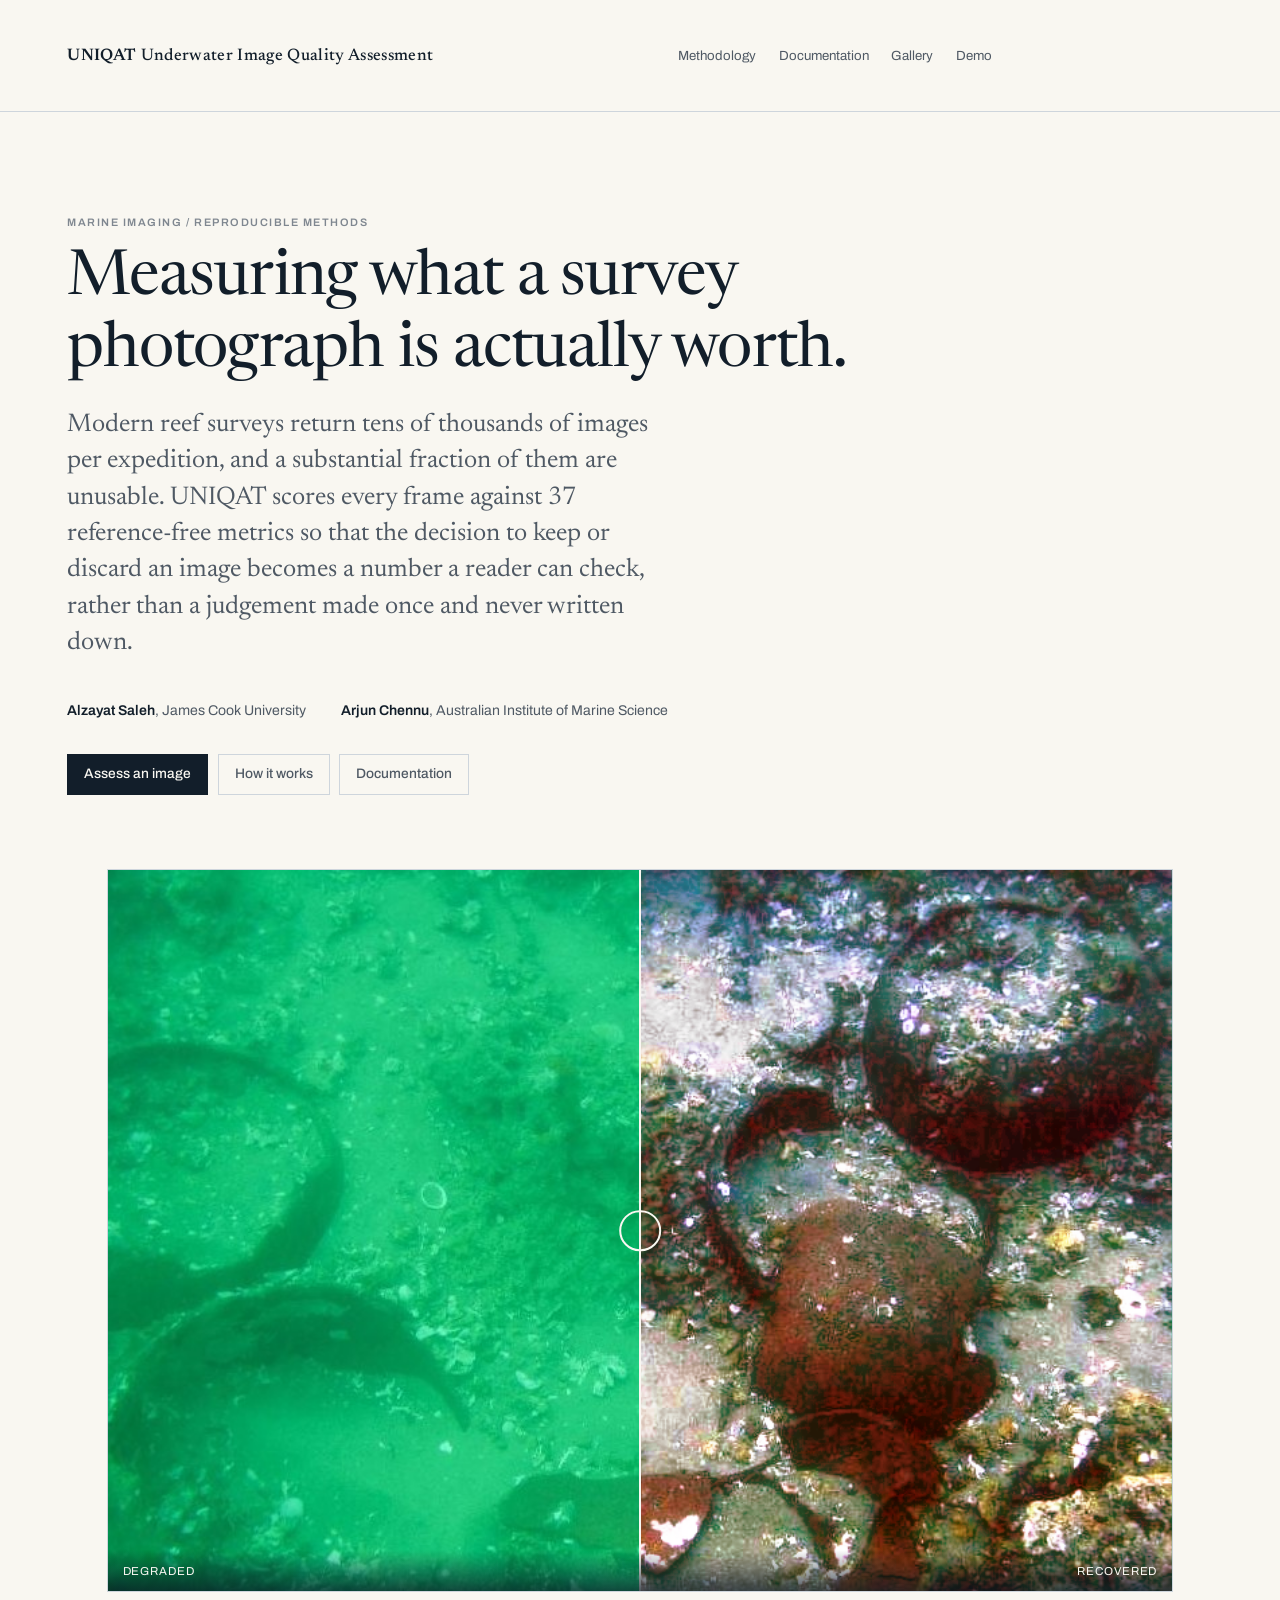
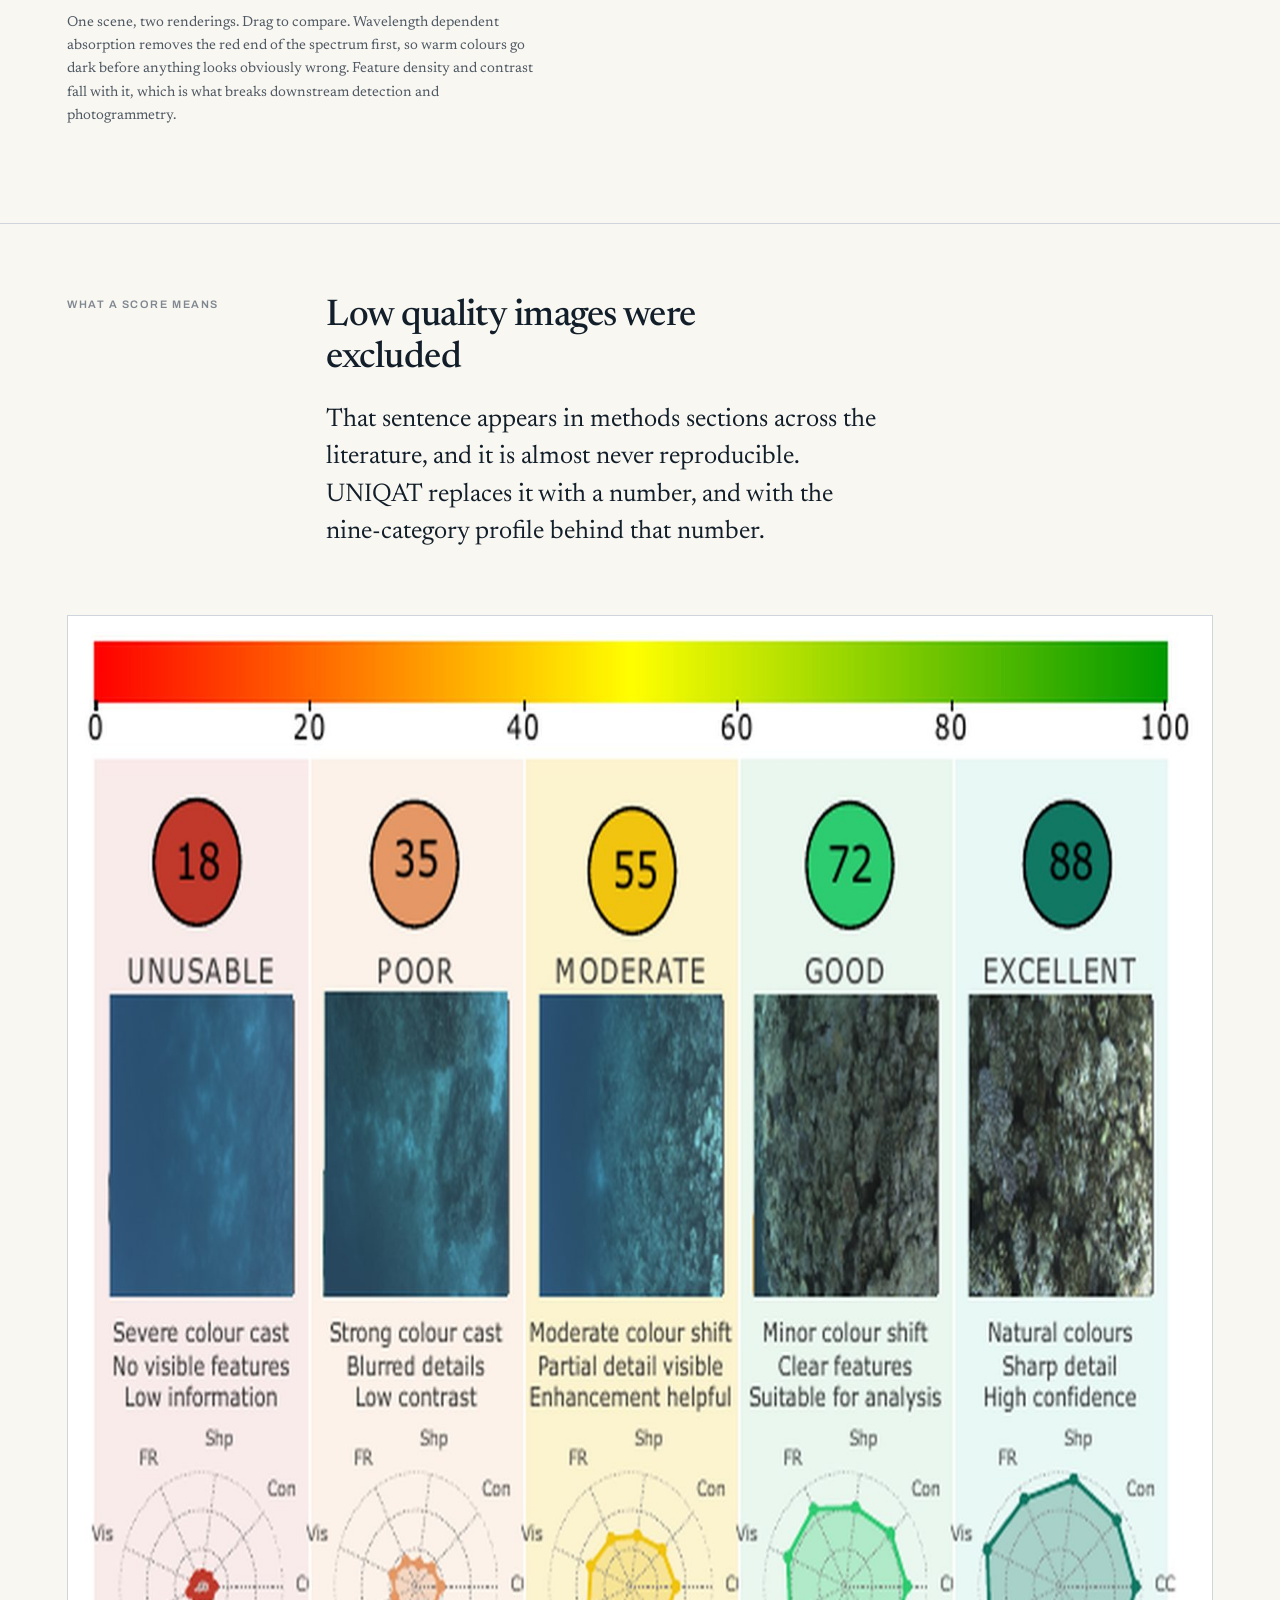
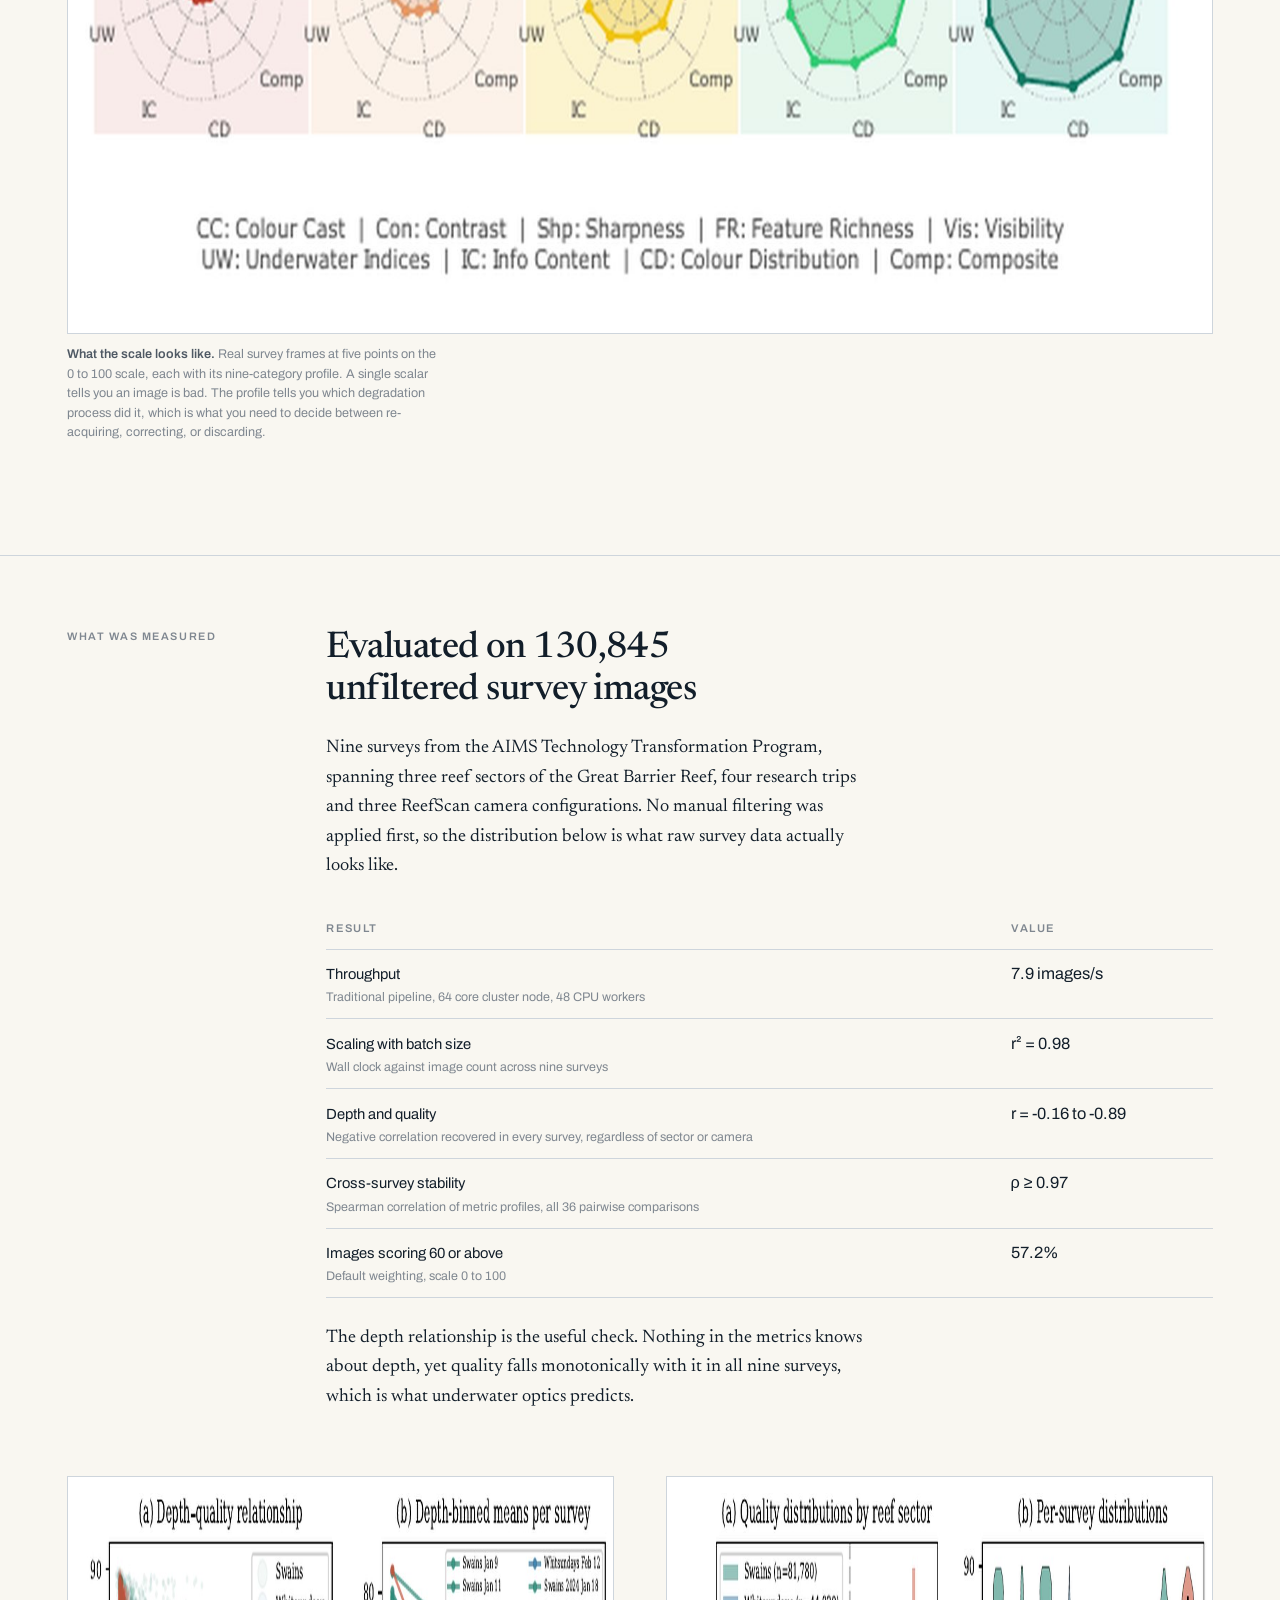
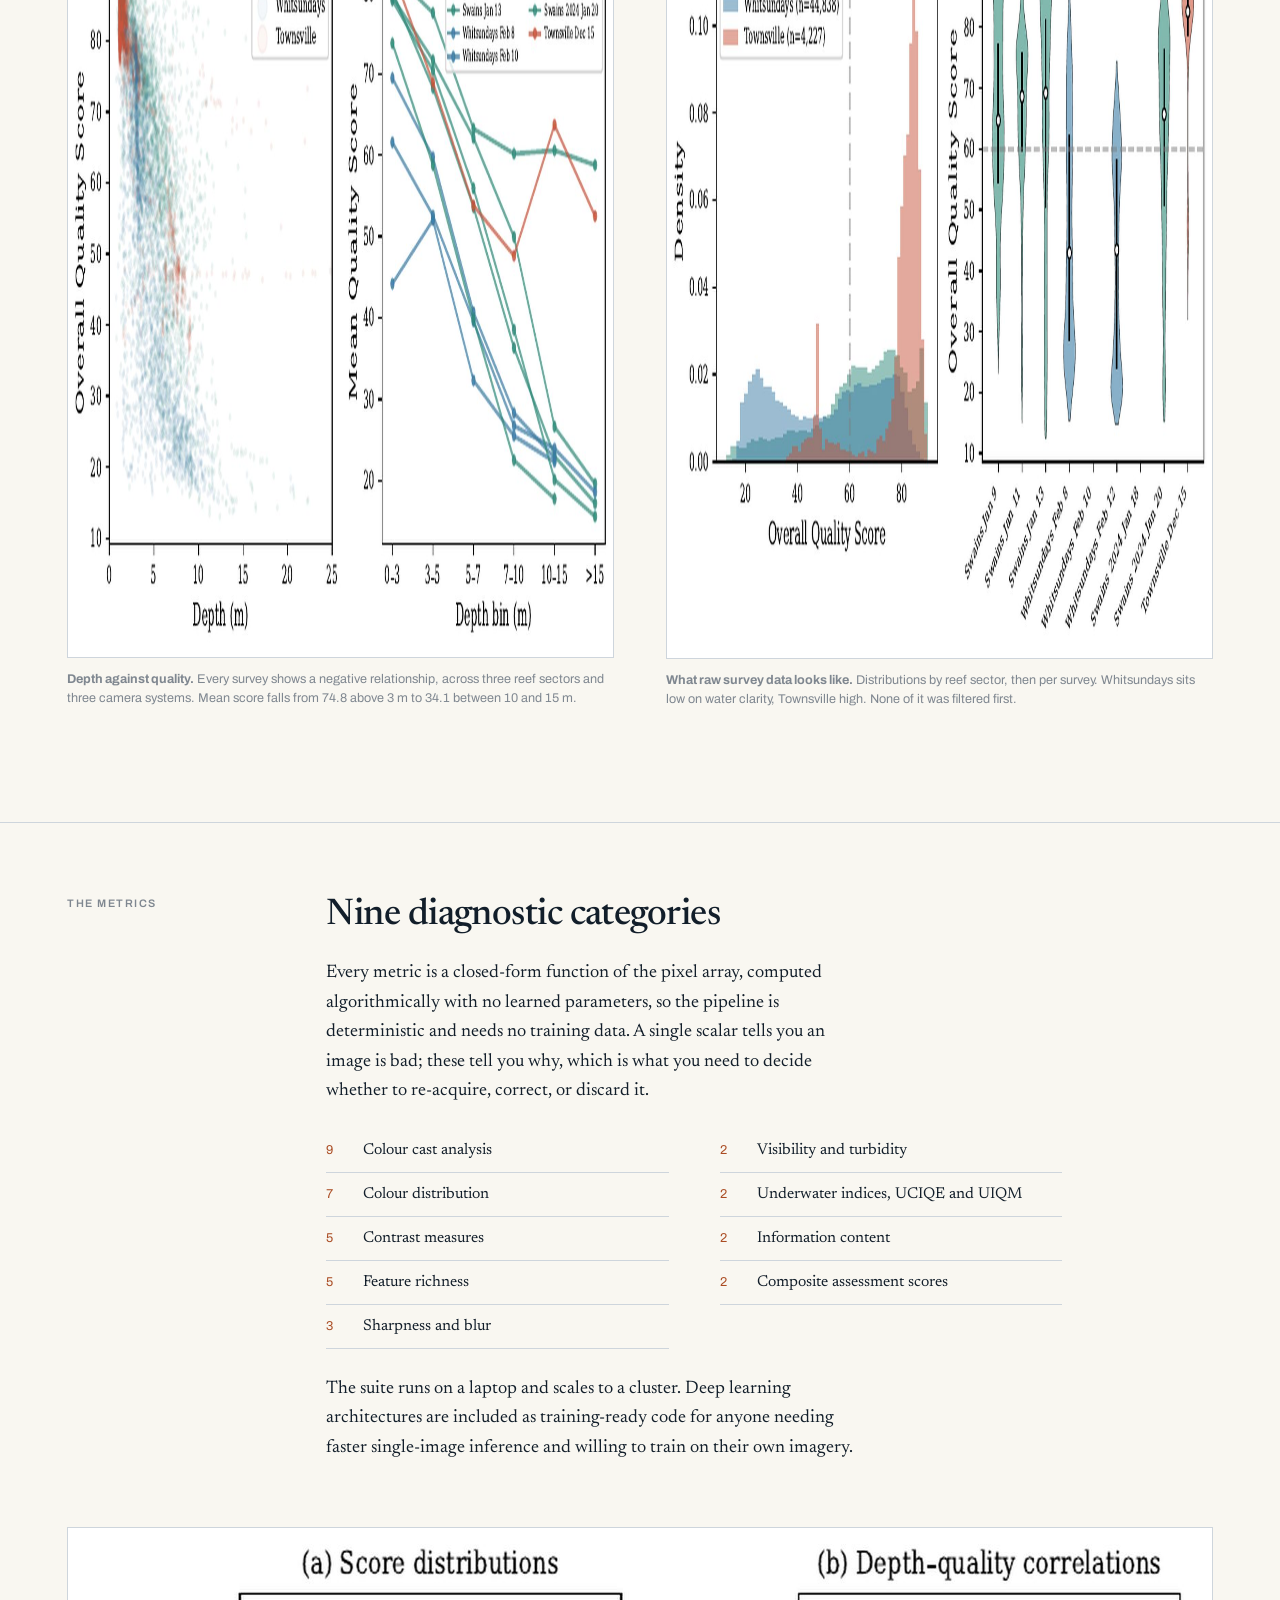
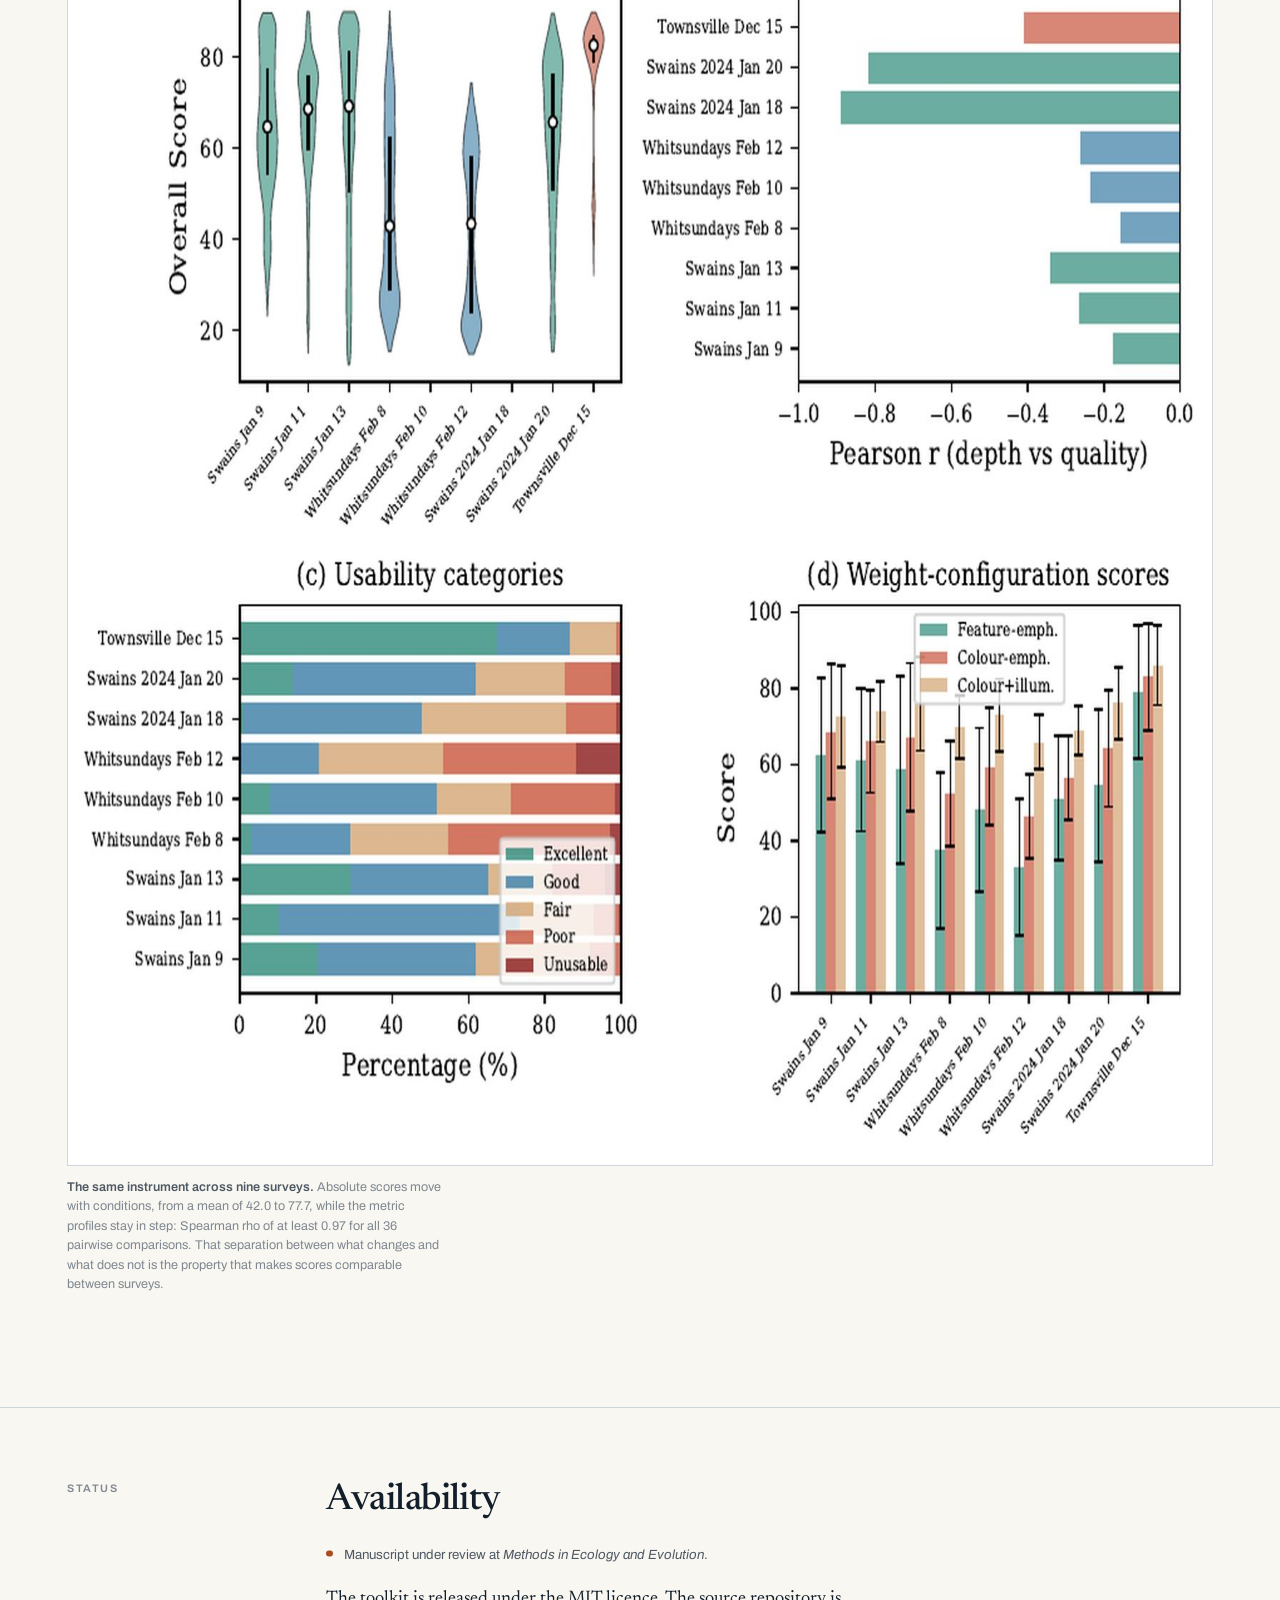
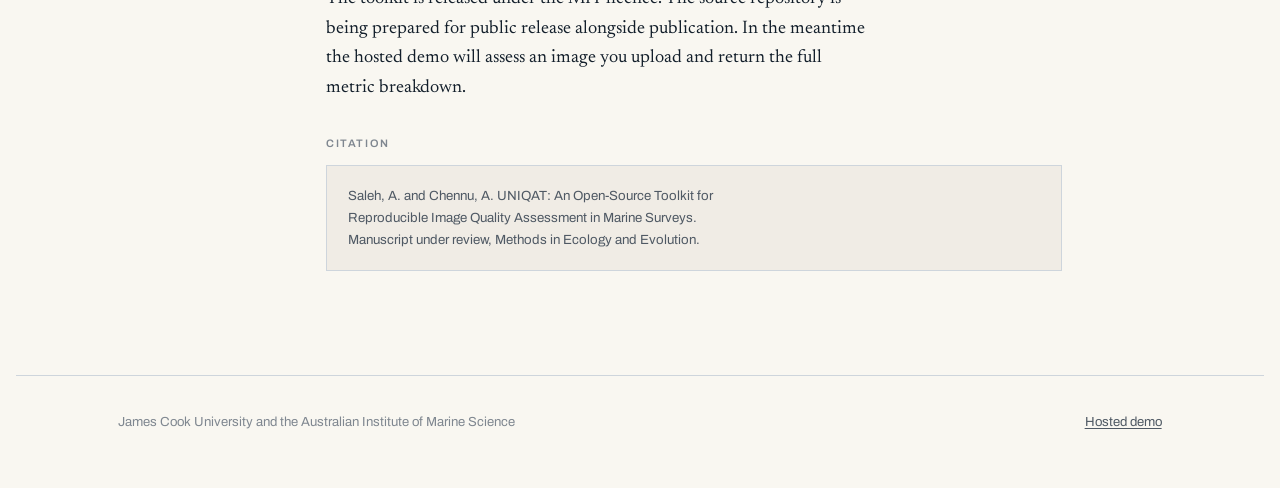
==== commit 98a83c9a: "Fix gallery overlay, unify navigation, and add figures to the home page Three faults reported after " ====
--- a/docs/index.html
+++ b/docs/index.html
@@ -66,32 +66,27 @@
 
 <section class="band">
   <div class="shell">
-    <div class="rail"><p class="label">The problem</p></div>
+    <div class="rail"><p class="label">What a score means</p></div>
     <div class="prose">
       <h2>Low quality images were excluded</h2>
       <p class="lede">
         That sentence appears in methods sections across the literature, and it is
-        almost never reproducible.
-      </p>
-      <p>
-        The factors that make an underwater image usable are multi-dimensional and hard
-        to put into words: colour fidelity, contrast, feature density, turbidity. Two
-        observers looking at the same frame disagree, and neither can hand their
-        criteria to a third. The result is that quality screening consumes weeks of
-        expert time per expedition and still produces decisions no one else can repeat.
-      </p>
-      <div class="pull">
-        Quality is not a property a reader should have to take on trust. It is a
-        measurement, and it can be reported like one.
-      </div>
-      <p>
-        UNIQAT computes 37 metrics per image without needing a reference version of the
-        photograph, since pristine ground truth for a survey frame does not exist. The
-        metrics can be weighted into task-specific scores, so a photogrammetry
-        workflow and a coral health assessment can apply different thresholds to the
-        same underlying measurements and each say exactly what they did.
-      </p>
-    </div>
+        almost never reproducible. UNIQAT replaces it with a number, and with the
+        nine-category profile behind that number.
+      </p>
+    </div>
+  </div>
+  <div class="shell" style="margin-top:1.5rem">
+    <figure class="plate">
+      <img src="images/figures/fig9_quality_levels.jpg" width="1600" height="1319" loading="lazy"
+           alt="Five survey images at overall scores of 18, 35, 55, 72 and 88, each with its nine-category diagnostic radar profile">
+      <figcaption>
+        <b>What the scale looks like.</b> Real survey frames at five points on the
+        0 to 100 scale, each with its nine-category profile. A single scalar tells you
+        an image is bad. The profile tells you which degradation process did it, which
+        is what you need to decide between re-acquiring, correcting, or discarding.
+      </figcaption>
+    </figure>
   </div>
 </section>
 
@@ -137,10 +132,31 @@
 
       <p style="margin-top:1.6rem">
         The depth relationship is the useful check. Nothing in the metrics knows about
-        depth, yet quality declines monotonically with it in all nine surveys, which is
-        what underwater optics predicts. That is evidence the scores track physical
-        degradation rather than noise.
-      </p>
+        depth, yet quality falls monotonically with it in all nine surveys, which is
+        what underwater optics predicts.
+      </p>
+    </div>
+  </div>
+  <div class="shell" style="margin-top:1.5rem">
+    <div class="plate-pair">
+      <figure>
+        <img src="images/figures/depth_correlation.jpg" width="1600" height="782" loading="lazy"
+             alt="Quality score against sonar depth for nine surveys, and depth-binned mean quality showing monotonic decline">
+        <figcaption>
+          <b>Depth against quality.</b> Every survey shows a negative relationship,
+          across three reef sectors and three camera systems. Mean score falls from
+          74.8 above 3 m to 34.1 between 10 and 15 m.
+        </figcaption>
+      </figure>
+      <figure>
+        <img src="images/figures/quality_distribution.jpg" width="1600" height="783" loading="lazy"
+             alt="Quality score distributions by reef sector and per-survey violin plots">
+        <figcaption>
+          <b>What raw survey data looks like.</b> Distributions by reef sector, then per
+          survey. Whitsundays sits low on water clarity, Townsville high. None of it was
+          filtered first.
+        </figcaption>
+      </figure>
     </div>
   </div>
 </section>
@@ -170,10 +186,23 @@
       </ul>
       <p style="margin-top:1.6rem">
         The suite runs on a laptop and scales to a cluster. Deep learning architectures
-        are included as training-ready code for users who need faster single-image
-        inference and are willing to train on their own imagery.
-      </p>
-    </div>
+        are included as training-ready code for anyone needing faster single-image
+        inference and willing to train on their own imagery.
+      </p>
+    </div>
+  </div>
+  <div class="shell" style="margin-top:1.5rem">
+    <figure class="plate">
+      <img src="images/figures/cross_survey.jpg" width="1600" height="1239" loading="lazy"
+           alt="Cross-survey comparison: score distributions, depth correlations, usability breakdown and weight-profile means across nine surveys">
+      <figcaption>
+        <b>The same instrument across nine surveys.</b> Absolute scores move with
+        conditions, from a mean of 42.0 to 77.7, while the metric profiles stay in step:
+        Spearman rho of at least 0.97 for all 36 pairwise comparisons. That separation
+        between what changes and what does not is the property that makes scores
+        comparable between surveys.
+      </figcaption>
+    </figure>
   </div>
 </section>
 
--- a/docs/css/style.css
+++ b/docs/css/style.css
@@ -204,6 +204,9 @@
   position: fixed; inset: 0; z-index: 50; display: grid; place-items: center;
   background: oklch(20% 0.03 248 / 0.92); padding: clamp(1rem, 5vw, 4rem);
 }
+/* display:grid above would otherwise defeat the hidden attribute, leaving the
+   overlay permanently on top of the page. */
+.lightbox[hidden] { display: none; }
 .lightbox img { max-width: 100%; max-height: 85vh; object-fit: contain; }
 .lightbox-close {
   position: absolute; top: 1.2rem; right: 1.2rem;
@@ -298,8 +301,8 @@
 .btn-primary:hover { background: var(--rust); border-color: var(--rust); color: var(--paper); }
 
 .gallery, .gallery-grid {
-  display: grid; grid-template-columns: repeat(auto-fit, minmax(17rem, 1fr));
-  gap: var(--gap); margin: 1.6rem 0;
+  display: grid; grid-template-columns: repeat(auto-fit, minmax(17rem, 24rem));
+  justify-content: start; gap: var(--gap); margin: 1.6rem 0;
 }
 .gallery-item img { border: 1px solid var(--rule); width: 100%; }
 .gallery-caption, .gallery-item p {
@@ -316,3 +319,27 @@
   font-family: Archivo, sans-serif; font-size: 0.82rem; color: var(--ink-faint);
 }
 body > footer a { color: var(--ink-soft); }
+
+/* ---------- plates: figures that break out of the prose measure ---------- */
+.band > .shell > .prose > .plate { margin: 2rem 0; }
+.plate { margin: 2.5rem 0; }
+.plate img { width: 100%; border: 1px solid var(--rule); background: var(--paper-deep); }
+.plate figcaption {
+  font-family: Archivo, sans-serif; font-size: 0.79rem; line-height: 1.55;
+  color: var(--ink-faint); margin-top: 0.7rem; max-width: 54ch;
+}
+.plate figcaption b { color: var(--ink-soft); font-weight: 600; }
+
+/* .band > .shell is a two column grid (rail + prose). A figure placed directly
+   in one of those shells must be told to span both, or it lands in the 13rem
+   rail column and is crushed. */
+.band > .shell > .plate,
+.band > .shell > .plate-pair,
+.band > .shell > .plate-wide { grid-column: 1 / -1; }
+.band > .shell > .plate-wide { margin: 0.5rem 0 0; }
+
+/* two figures side by side where they compare */
+.plate-pair { display: grid; grid-template-columns: repeat(auto-fit, minmax(20rem, 1fr)); gap: var(--gap); margin: 2.5rem 0; }
+.plate-pair figure { margin: 0; }
+.plate-pair img { width: 100%; border: 1px solid var(--rule); }
+.plate-pair figcaption { font-family: Archivo, sans-serif; font-size: 0.79rem; line-height: 1.55; color: var(--ink-faint); margin-top: 0.7rem; }
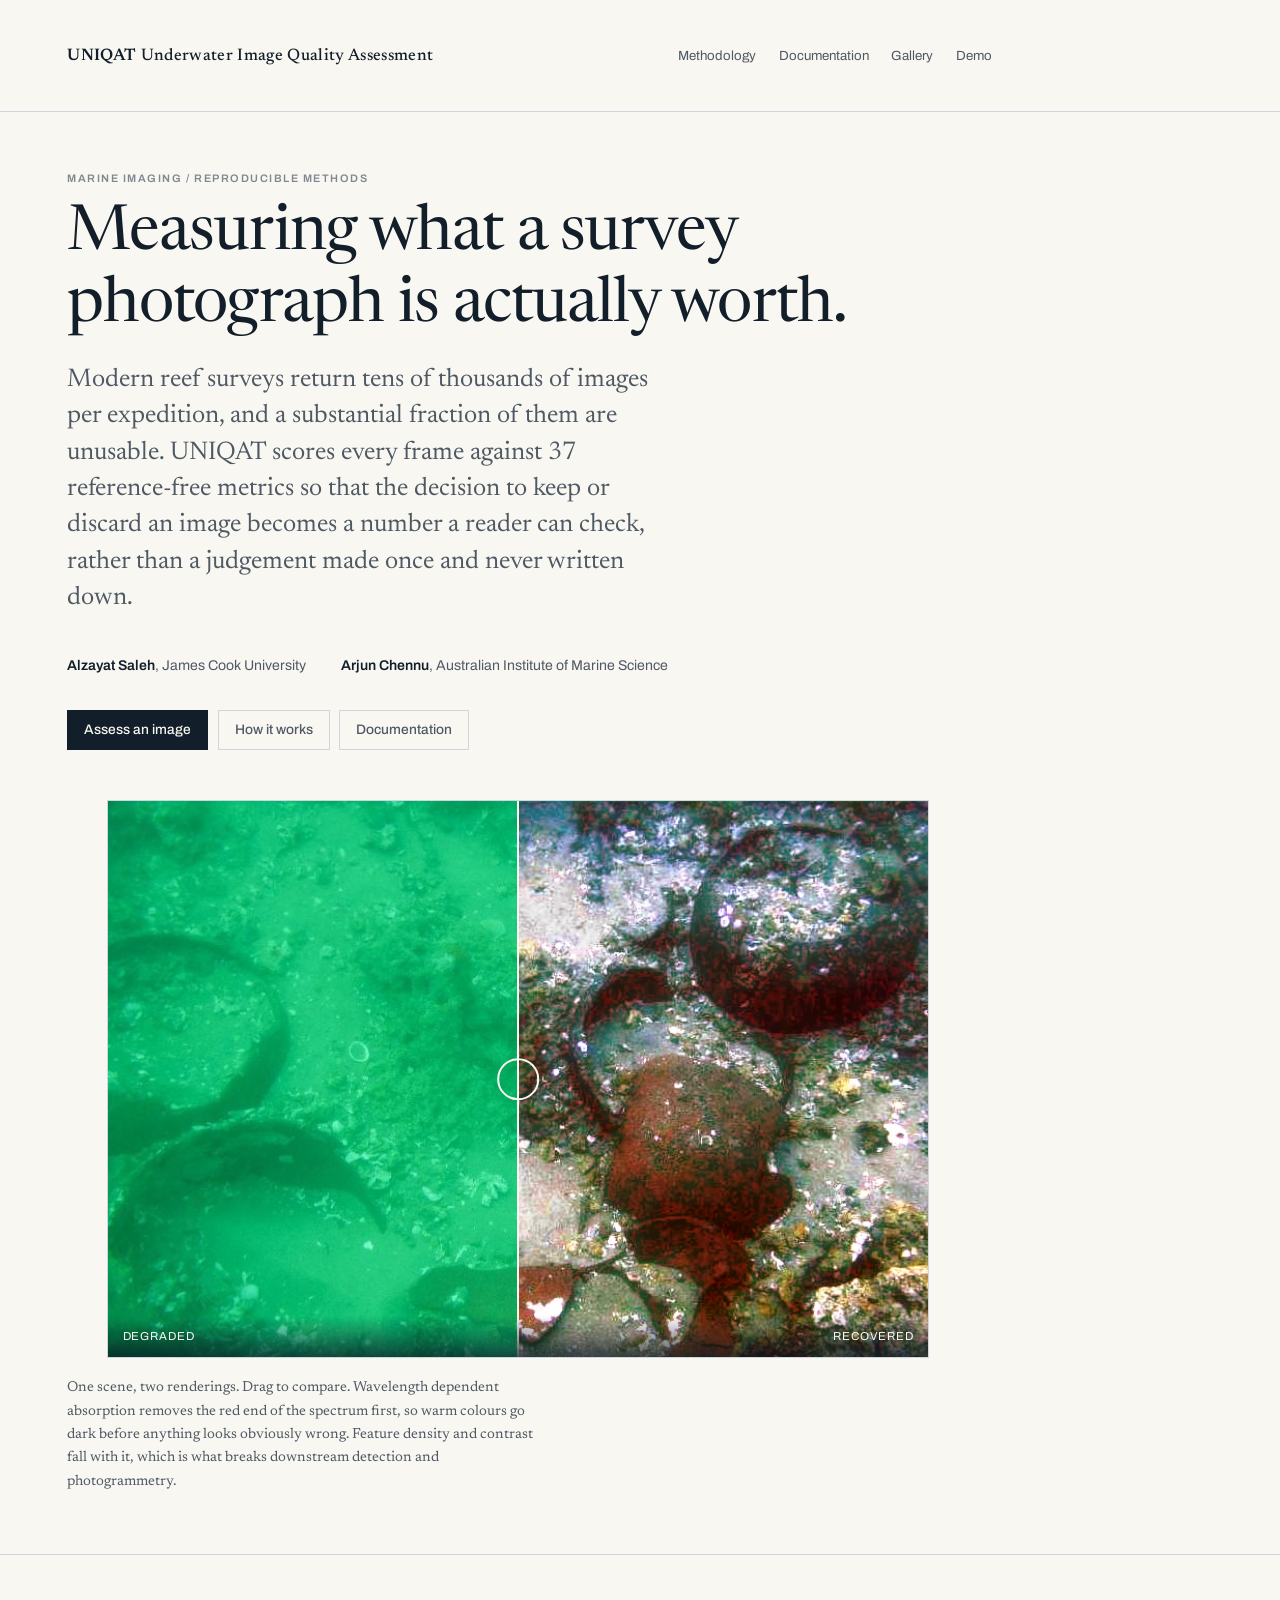
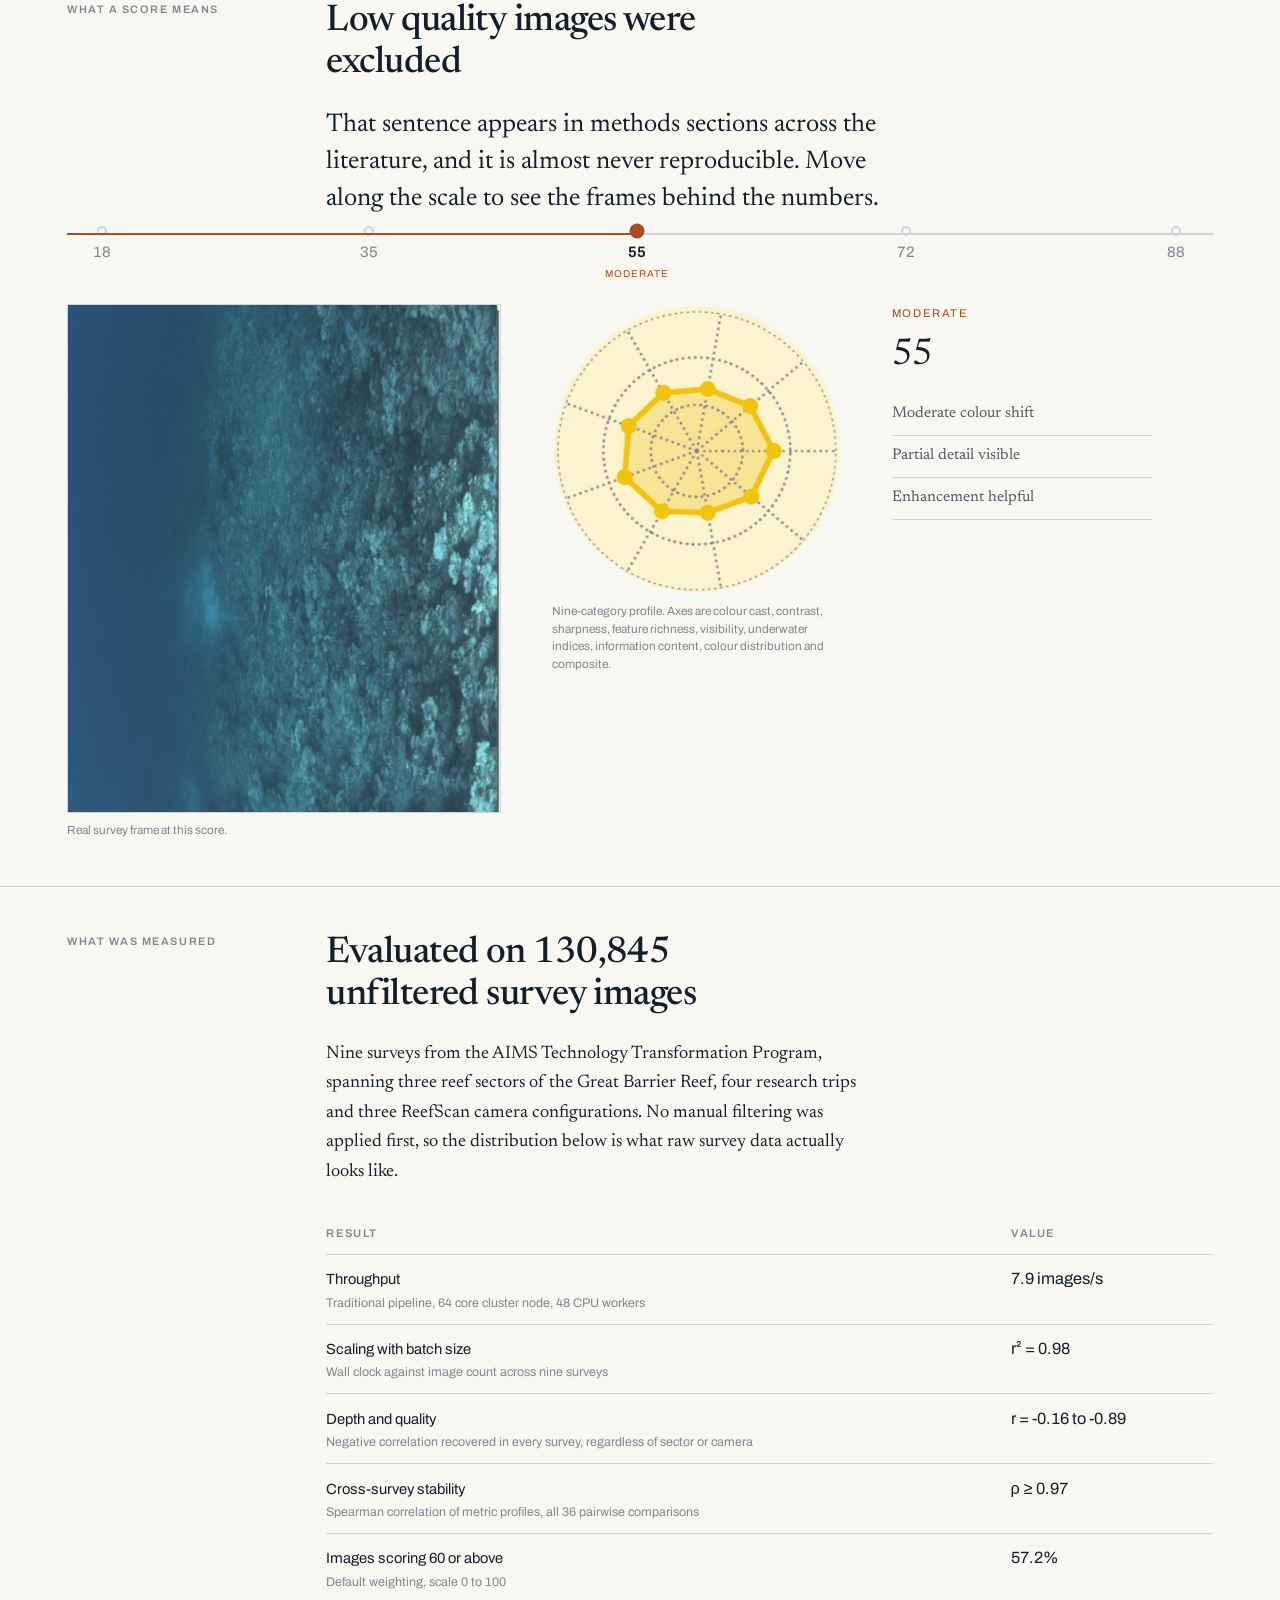
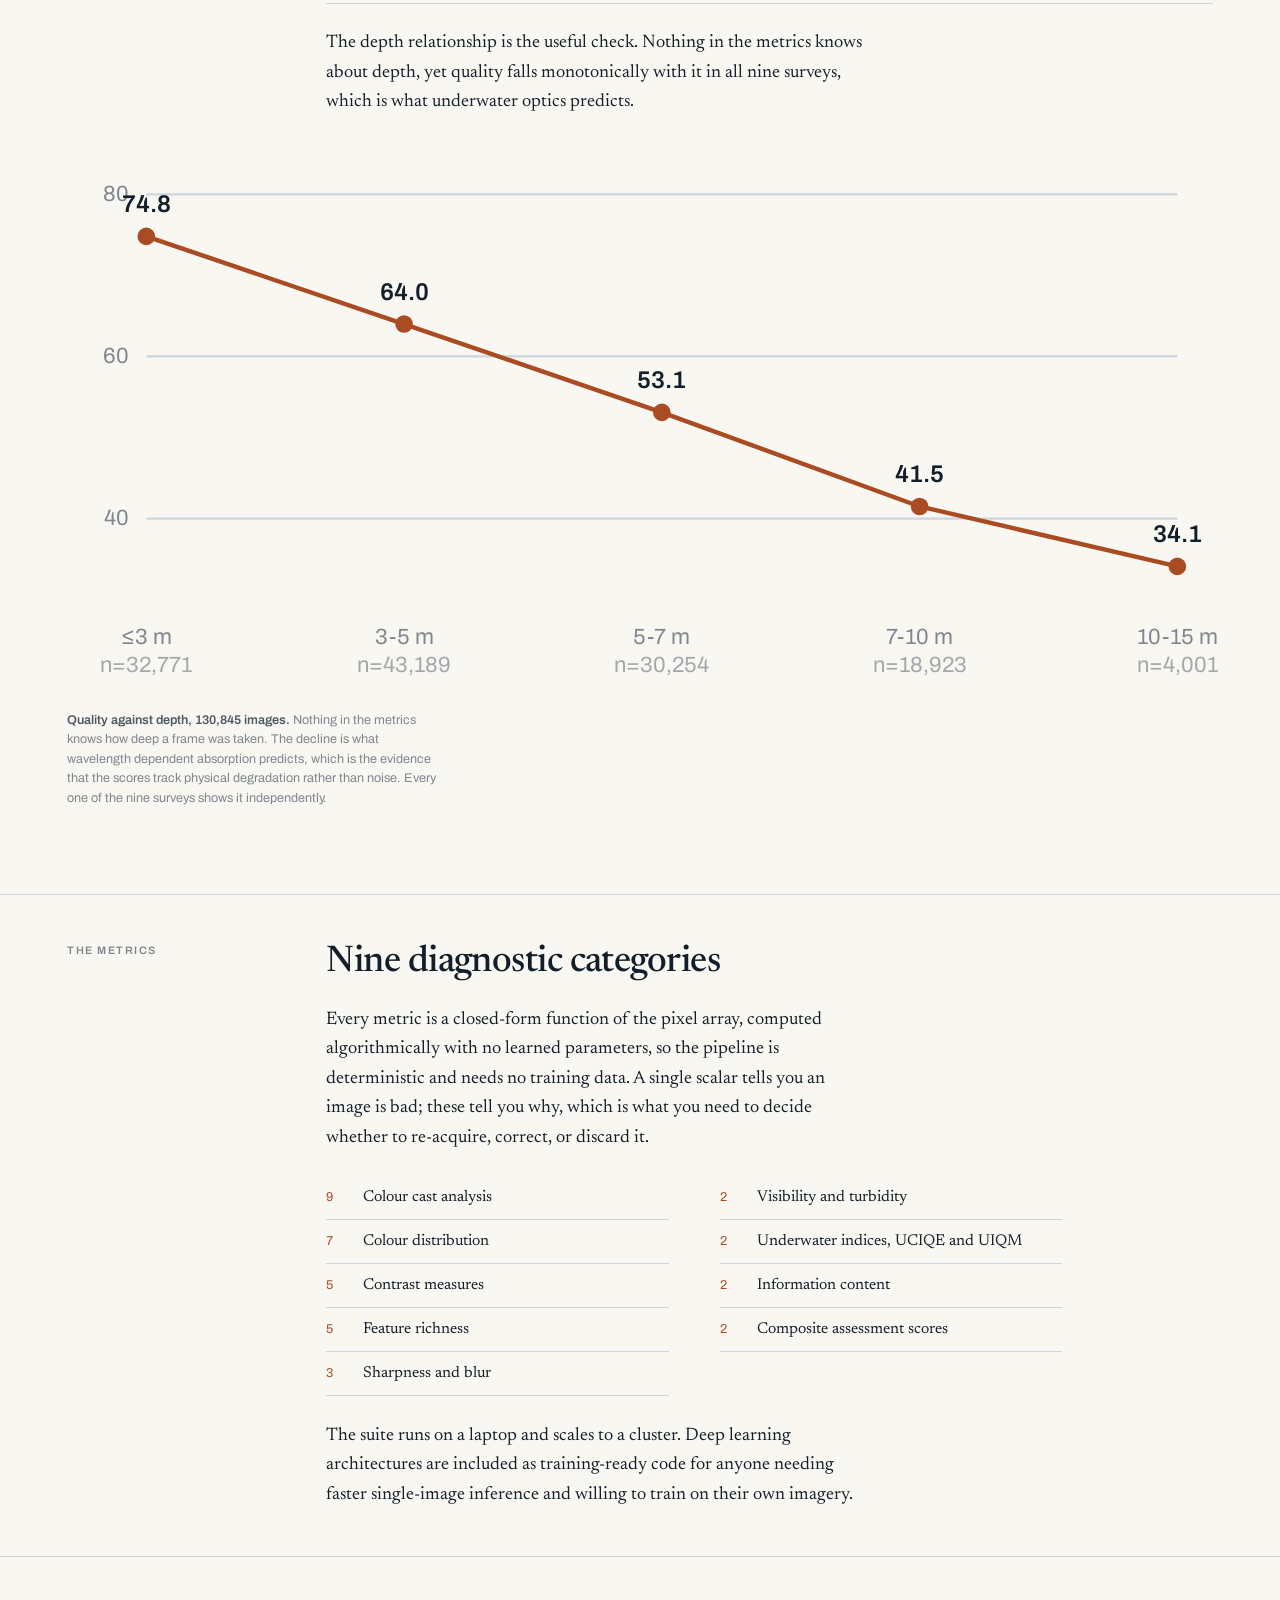
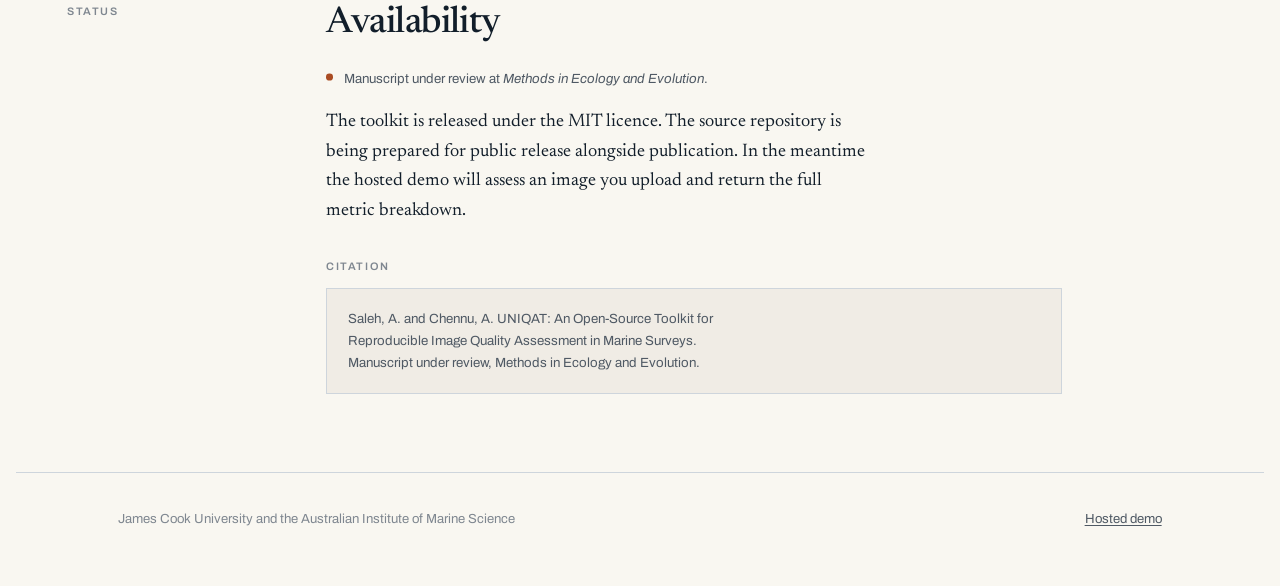
==== commit f0095640: "Trade scrolling for interaction, and shorten the methodology page Both pages were long enough to be " ====
--- a/docs/index.html
+++ b/docs/index.html
@@ -71,22 +71,71 @@
       <h2>Low quality images were excluded</h2>
       <p class="lede">
         That sentence appears in methods sections across the literature, and it is
-        almost never reproducible. UNIQAT replaces it with a number, and with the
-        nine-category profile behind that number.
-      </p>
-    </div>
-  </div>
-  <div class="shell" style="margin-top:1.5rem">
-    <figure class="plate">
-      <img src="images/figures/fig9_quality_levels.jpg" width="1600" height="1319" loading="lazy"
-           alt="Five survey images at overall scores of 18, 35, 55, 72 and 88, each with its nine-category diagnostic radar profile">
-      <figcaption>
-        <b>What the scale looks like.</b> Real survey frames at five points on the
-        0 to 100 scale, each with its nine-category profile. A single scalar tells you
-        an image is bad. The profile tells you which degradation process did it, which
-        is what you need to decide between re-acquiring, correcting, or discarding.
-      </figcaption>
-    </figure>
+        almost never reproducible. Move along the scale to see the frames behind the
+        numbers.
+      </p>
+    </div>
+  </div>
+
+  <div class="shell levels">
+    <div class="scale">
+      <div class="scale-track"><div class="scale-fill" id="scaleFill"></div></div>
+      <div class="scale-stops" role="tablist" aria-label="Quality score">
+        <button class="stop" role="tab" aria-selected="false" data-score="18">
+            <span class="pip"></span><span class="val">18</span><span class="cat">Unusable</span>
+          </button>
+          <button class="stop" role="tab" aria-selected="false" data-score="35">
+            <span class="pip"></span><span class="val">35</span><span class="cat">Poor</span>
+          </button>
+          <button class="stop" role="tab" aria-selected="true" data-score="55">
+            <span class="pip"></span><span class="val">55</span><span class="cat">Moderate</span>
+          </button>
+          <button class="stop" role="tab" aria-selected="false" data-score="72">
+            <span class="pip"></span><span class="val">72</span><span class="cat">Good</span>
+          </button>
+          <button class="stop" role="tab" aria-selected="false" data-score="88">
+            <span class="pip"></span><span class="val">88</span><span class="cat">Excellent</span>
+          </button>
+      </div>
+    </div>
+
+    <div class="level-view">
+      <figure>
+        <div class="level-frame"><img class="lvl" data-score="18" src="images/levels/photo_18.jpg" alt="Survey frame scoring 18, rated unusable" loading="lazy"><img class="lvl" data-score="35" src="images/levels/photo_35.jpg" alt="Survey frame scoring 35, rated poor" loading="lazy"><img class="lvl on" data-score="55" src="images/levels/photo_55.jpg" alt="Survey frame scoring 55, rated moderate" loading="lazy"><img class="lvl" data-score="72" src="images/levels/photo_72.jpg" alt="Survey frame scoring 72, rated good" loading="lazy"><img class="lvl" data-score="88" src="images/levels/photo_88.jpg" alt="Survey frame scoring 88, rated excellent" loading="lazy"></div>
+        <figcaption class="level-cap">Real survey frame at this score.</figcaption>
+      </figure>
+      <figure>
+        <div class="level-radar"><img class="lvl" data-score="18" src="images/levels/radar_18.png" alt="Nine-category diagnostic profile for a frame scoring 18" loading="lazy"><img class="lvl" data-score="35" src="images/levels/radar_35.png" alt="Nine-category diagnostic profile for a frame scoring 35" loading="lazy"><img class="lvl on" data-score="55" src="images/levels/radar_55.png" alt="Nine-category diagnostic profile for a frame scoring 55" loading="lazy"><img class="lvl" data-score="72" src="images/levels/radar_72.png" alt="Nine-category diagnostic profile for a frame scoring 72" loading="lazy"><img class="lvl" data-score="88" src="images/levels/radar_88.png" alt="Nine-category diagnostic profile for a frame scoring 88" loading="lazy"></div>
+        <figcaption class="level-cap">Nine-category profile. Axes are colour cast, contrast, sharpness, feature richness, visibility, underwater indices, information content, colour distribution and composite.</figcaption>
+      </figure>
+      <div class="level-read">
+        <div class="read" data-score="18" hidden>
+            <p class="verdict">Unusable</p>
+            <h3>18</h3>
+            <ul><li>Severe colour cast</li><li>No visible features</li><li>Low information</li></ul>
+          </div>
+        <div class="read" data-score="35" hidden>
+            <p class="verdict">Poor</p>
+            <h3>35</h3>
+            <ul><li>Strong colour cast</li><li>Blurred details</li><li>Low contrast</li></ul>
+          </div>
+        <div class="read" data-score="55">
+            <p class="verdict">Moderate</p>
+            <h3>55</h3>
+            <ul><li>Moderate colour shift</li><li>Partial detail visible</li><li>Enhancement helpful</li></ul>
+          </div>
+        <div class="read" data-score="72" hidden>
+            <p class="verdict">Good</p>
+            <h3>72</h3>
+            <ul><li>Minor colour shift</li><li>Clear features</li><li>Suitable for analysis</li></ul>
+          </div>
+        <div class="read" data-score="88" hidden>
+            <p class="verdict">Excellent</p>
+            <h3>88</h3>
+            <ul><li>Natural colours</li><li>Sharp detail</li><li>High confidence</li></ul>
+          </div>
+      </div>
+    </div>
   </div>
 </section>
 
@@ -137,29 +186,23 @@
       </p>
     </div>
   </div>
-  <div class="shell" style="margin-top:1.5rem">
-    <div class="plate-pair">
-      <figure>
-        <img src="images/figures/depth_correlation.jpg" width="1600" height="782" loading="lazy"
-             alt="Quality score against sonar depth for nine surveys, and depth-binned mean quality showing monotonic decline">
-        <figcaption>
-          <b>Depth against quality.</b> Every survey shows a negative relationship,
-          across three reef sectors and three camera systems. Mean score falls from
-          74.8 above 3 m to 34.1 between 10 and 15 m.
-        </figcaption>
-      </figure>
-      <figure>
-        <img src="images/figures/quality_distribution.jpg" width="1600" height="783" loading="lazy"
-             alt="Quality score distributions by reef sector and per-survey violin plots">
-        <figcaption>
-          <b>What raw survey data looks like.</b> Distributions by reef sector, then per
-          survey. Whitsundays sits low on water clarity, Townsville high. None of it was
-          filtered first.
-        </figcaption>
-      </figure>
-    </div>
-  </div>
-</section>
+  <div class="shell" style="margin-top:1.2rem">
+    <figure class="plate" style="margin-top:0">
+      <svg class="depth-chart" id="depthChart" viewBox="0 0 520 250" role="img"
+           aria-label="Mean quality score falls from 74.8 above 3 metres to 34.1 between 10 and 15 metres">
+        <line class="grid-line" x1="36" y1="26.0" x2="504" y2="26.0"/><text class="axis-text" x="28" y="29.0" text-anchor="end">80</text><line class="grid-line" x1="36" y1="99.6" x2="504" y2="99.6"/><text class="axis-text" x="28" y="102.6" text-anchor="end">60</text><line class="grid-line" x1="36" y1="173.2" x2="504" y2="173.2"/><text class="axis-text" x="28" y="176.2" text-anchor="end">40</text>
+        <path class="curve" style="--len:492" d="M36.0,45.1 L153.0,84.9 L270.0,125.0 L387.0,167.7 L504.0,194.9"/>
+        <circle class="dot" style="--d:450ms" cx="36.0" cy="45.1" r="4"/><text class="value-text" x="36.0" y="34.1" text-anchor="middle">74.8</text><text class="axis-text" x="36.0" y="230" text-anchor="middle">≤3 m</text><text class="axis-text" x="36.0" y="243" text-anchor="middle" opacity="0.7">n=32,771</text><circle class="dot" style="--d:580ms" cx="153.0" cy="84.9" r="4"/><text class="value-text" x="153.0" y="73.9" text-anchor="middle">64.0</text><text class="axis-text" x="153.0" y="230" text-anchor="middle">3-5 m</text><text class="axis-text" x="153.0" y="243" text-anchor="middle" opacity="0.7">n=43,189</text><circle class="dot" style="--d:710ms" cx="270.0" cy="125.0" r="4"/><text class="value-text" x="270.0" y="114.0" text-anchor="middle">53.1</text><text class="axis-text" x="270.0" y="230" text-anchor="middle">5-7 m</text><text class="axis-text" x="270.0" y="243" text-anchor="middle" opacity="0.7">n=30,254</text><circle class="dot" style="--d:840ms" cx="387.0" cy="167.7" r="4"/><text class="value-text" x="387.0" y="156.7" text-anchor="middle">41.5</text><text class="axis-text" x="387.0" y="230" text-anchor="middle">7-10 m</text><text class="axis-text" x="387.0" y="243" text-anchor="middle" opacity="0.7">n=18,923</text><circle class="dot" style="--d:970ms" cx="504.0" cy="194.9" r="4"/><text class="value-text" x="504.0" y="183.9" text-anchor="middle">34.1</text><text class="axis-text" x="504.0" y="230" text-anchor="middle">10-15 m</text><text class="axis-text" x="504.0" y="243" text-anchor="middle" opacity="0.7">n=4,001</text>
+      </svg>
+      <figcaption>
+        <b>Quality against depth, 130,845 images.</b> Nothing in the metrics knows how
+        deep a frame was taken. The decline is what wavelength dependent absorption
+        predicts, which is the evidence that the scores track physical degradation
+        rather than noise. Every one of the nine surveys shows it independently.
+      </figcaption>
+    </figure>
+  </div>
+  </section>
 
 <section class="band">
   <div class="shell">
@@ -191,19 +234,6 @@
       </p>
     </div>
   </div>
-  <div class="shell" style="margin-top:1.5rem">
-    <figure class="plate">
-      <img src="images/figures/cross_survey.jpg" width="1600" height="1239" loading="lazy"
-           alt="Cross-survey comparison: score distributions, depth correlations, usability breakdown and weight-profile means across nine surveys">
-      <figcaption>
-        <b>The same instrument across nine surveys.</b> Absolute scores move with
-        conditions, from a mean of 42.0 to 77.7, while the metric profiles stay in step:
-        Spearman rho of at least 0.97 for all 36 pairwise comparisons. That separation
-        between what changes and what does not is the property that makes scores
-        comparable between surveys.
-      </figcaption>
-    </figure>
-  </div>
 </section>
 
 <section class="band">
--- a/docs/css/style.css
+++ b/docs/css/style.css
@@ -72,7 +72,7 @@
 .masthead nav a:hover { color: var(--rust); }
 
 /* ---------- title block ---------- */
-.title-block { padding: clamp(3rem, 8vw, 6.5rem) 0 clamp(2rem, 5vw, 3.5rem); }
+.title-block { padding: clamp(2.2rem, 4.5vw, 3.6rem) 0 clamp(1.4rem, 2.5vw, 2rem); }
 .title-block h1 {
   font-size: var(--step-3);
   max-width: 22ch;
@@ -103,10 +103,10 @@
 .actions a:not(:first-child):hover { border-color: var(--ink); color: var(--ink); }
 
 /* ---------- the comparison, the one thing worth remembering ---------- */
-.compare-wrap { padding-bottom: clamp(3rem, 7vw, 5rem); }
+.compare-wrap { padding-bottom: clamp(1.8rem, 3.5vw, 2.8rem); }
 .compare {
   position: relative; overflow: hidden; background: var(--ink);
-  aspect-ratio: 791 / 537; cursor: ew-resize; user-select: none;
+  aspect-ratio: 791 / 537; max-height: 62vh; cursor: ew-resize; user-select: none;
   border: 1px solid var(--rule);
 }
 .compare img { position: absolute; inset: 0; width: 100%; height: 100%; object-fit: cover; }
@@ -130,7 +130,7 @@
 .compare-note { margin-top: 0.9rem; font-size: var(--step--1); color: var(--ink-soft); max-width: 60ch; }
 
 /* ---------- article grid: metadata rail + prose ---------- */
-.band { border-top: 1px solid var(--rule); padding: clamp(2.5rem, 6vw, 4.5rem) 0; }
+.band { border-top: 1px solid var(--rule); padding: clamp(1.9rem, 3.6vw, 2.9rem) 0; }
 .band > .shell { display: grid; grid-template-columns: var(--rail) minmax(0, 1fr); gap: var(--gap); }
 .band h2 { font-size: var(--step-2); max-width: 20ch; margin-bottom: 1.4rem; }
 .rail { position: sticky; top: 2rem; align-self: start; }
@@ -172,7 +172,7 @@
 footer a { color: var(--ink-soft); }
 
 /* ---------- generic content pages ---------- */
-.doc { padding: clamp(2rem, 5vw, 3.5rem) 0 4rem; }
+.doc { padding: clamp(1.4rem, 3vw, 2.2rem) 0 2.5rem; }
 .doc h2 { font-size: var(--step-2); margin: 2.6rem 0 1rem; }
 .doc h3 { font-size: var(--step-1); margin: 2rem 0 0.7rem; }
 .doc ul, .doc ol { max-width: var(--measure); padding-left: 1.1rem; }
@@ -254,14 +254,14 @@
 
 .hero {
   max-width: 78rem; margin: 0 auto;
-  padding: clamp(2.5rem, 6vw, 4.5rem) var(--gap) clamp(1.5rem, 3vw, 2.5rem) !important;
+  padding: clamp(2rem, 4vw, 3rem) var(--gap) clamp(1.2rem, 2.2vw, 1.8rem) !important;
   border-bottom: 1px solid var(--rule);
 }
 .hero h1 { font-size: var(--step-3); font-weight: 400; max-width: 20ch; margin-bottom: 0.8rem; }
 .hero p { font-size: var(--step-1); color: var(--ink-soft); max-width: 44ch; line-height: 1.42; }
 
 .container {
-  max-width: 78rem; margin: 0 auto; padding: clamp(2rem, 4vw, 3rem) var(--gap);
+  max-width: 78rem; margin: 0 auto; padding: clamp(1.3rem, 2.4vw, 1.9rem) var(--gap);
 }
 .container > section > h2 { font-size: var(--step-2); margin: 0 0 1.2rem; }
 .container > section > h3 { font-size: var(--step-1); margin: 2rem 0 0.7rem; }
@@ -343,3 +343,90 @@
 .plate-pair figure { margin: 0; }
 .plate-pair img { width: 100%; border: 1px solid var(--rule); }
 .plate-pair figcaption { font-family: Archivo, sans-serif; font-size: 0.79rem; line-height: 1.55; color: var(--ink-faint); margin-top: 0.7rem; }
+
+/* ==========================================================================
+   Quality stepper: pick a point on the 0 to 100 scale and see the frame that
+   scored it, with its nine-category profile. Replaces a 1300px static figure.
+   ========================================================================== */
+/* not a rail+prose grid: the stepper uses the full width */
+.band > .shell.levels { display: block; margin-top: 0.5rem; }
+.scale { position: relative; margin: 0 0 1.6rem; padding-top: 0.4rem; }
+.scale-track { position: relative; height: 2px; background: var(--rule); }
+.scale-fill {
+  position: absolute; left: 0; top: 0; height: 2px; background: var(--rust);
+  width: var(--fill, 50%); transition: width 420ms cubic-bezier(0.22, 1, 0.36, 1);
+}
+.scale-stops { display: flex; justify-content: space-between; margin-top: -0.55rem; }
+.stop {
+  appearance: none; background: var(--paper); border: 0; padding: 0 0.2rem;
+  cursor: pointer; font-family: Archivo, sans-serif; text-align: center; color: var(--ink-faint);
+  display: flex; flex-direction: column; align-items: center; gap: 0.5rem;
+}
+.stop .pip {
+  width: 0.62rem; height: 0.62rem; border-radius: 50%;
+  border: 2px solid var(--rule); background: var(--paper);
+  transition: transform 320ms cubic-bezier(0.22,1,0.36,1), background 200ms, border-color 200ms;
+}
+.stop .val { font-size: 0.95rem; font-variant-numeric: tabular-nums; transition: color 200ms; }
+.stop .cat { font-size: 0.62rem; letter-spacing: 0.11em; text-transform: uppercase; opacity: 0; transition: opacity 220ms; }
+.stop:hover .pip { border-color: var(--ink-faint); }
+.stop[aria-selected="true"] .pip { background: var(--rust); border-color: var(--rust); transform: scale(1.5); }
+.stop[aria-selected="true"] .val { color: var(--ink); font-weight: 600; }
+.stop[aria-selected="true"] .cat { opacity: 1; color: var(--rust); }
+
+.level-view { display: grid; grid-template-columns: 1.35fr 0.9fr 1fr; gap: var(--gap); align-items: start; }
+.level-view figure { margin: 0; }
+.level-frame { position: relative; overflow: hidden; border: 1px solid var(--rule); aspect-ratio: 520 / 610; background: var(--paper-deep); }
+.level-frame img, .level-radar img {
+  position: absolute; inset: 0; width: 100%; height: 100%; object-fit: cover;
+  opacity: 0; transition: opacity 380ms cubic-bezier(0.22, 1, 0.36, 1);
+}
+.level-frame img.on, .level-radar img.on { opacity: 1; }
+.level-radar { position: relative; aspect-ratio: 1; }   /* glyphs are circular PNGs, no frame needed */
+.level-radar img { object-fit: contain; }
+.level-read h3 { font-size: var(--step-2); font-weight: 400; margin-bottom: 0.2rem; }
+.level-read .verdict { font-family: Archivo, sans-serif; font-size: 0.7rem; letter-spacing: 0.14em; text-transform: uppercase; color: var(--rust); }
+.level-read ul { list-style: none; margin: 1.1rem 0 0; padding: 0; max-width: 26ch; }
+.level-read li { padding: 0.5rem 0; border-bottom: 1px solid var(--rule); font-size: 0.96rem; color: var(--ink-soft); }
+.level-cap { font-family: Archivo, sans-serif; font-size: 0.74rem; color: var(--ink-faint); margin-top: 0.6rem; line-height: 1.5; }
+
+/* ---------- inline depth chart, drawn from the binned means ---------- */
+.depth-chart { width: 100%; height: auto; overflow: visible; }
+.depth-chart .grid-line { stroke: var(--rule); stroke-width: 1; }
+.depth-chart .axis-text { font-family: Archivo, sans-serif; font-size: 10px; fill: var(--ink-faint); }
+.depth-chart .value-text { font-family: Archivo, sans-serif; font-size: 11px; font-weight: 600; fill: var(--ink); }
+.depth-chart .curve { fill: none; stroke: var(--rust); stroke-width: 2; stroke-linecap: round; stroke-linejoin: round;
+  stroke-dasharray: var(--len, 600); stroke-dashoffset: var(--len, 600); }
+.depth-chart.in .curve { transition: stroke-dashoffset 1300ms cubic-bezier(0.22, 1, 0.36, 1); stroke-dashoffset: 0; }
+.depth-chart .dot { fill: var(--rust); opacity: 0; }
+.depth-chart.in .dot { transition: opacity 400ms ease-out var(--d, 0ms); opacity: 1; }
+
+@media (max-width: 62rem) {
+  .level-view { grid-template-columns: 1fr 1fr; }
+  .level-read { grid-column: 1 / -1; }
+}
+@media (max-width: 40rem) {
+  .level-view { grid-template-columns: 1fr; }
+  .stop .cat { display: none; }
+}
+
+/* ---------- collapsible metric categories on the methodology page ---------- */
+details.cat { border-bottom: 1px solid var(--rule); max-width: 46rem; }
+details.cat summary {
+  cursor: pointer; list-style: none; padding: 0.85rem 0;
+  display: flex; align-items: baseline; gap: 0.9rem;
+  font-size: 1.02rem; color: var(--ink);
+}
+details.cat summary::-webkit-details-marker { display: none; }
+details.cat summary::after {
+  content: "+"; margin-left: auto; font-family: Archivo, sans-serif;
+  color: var(--ink-faint); font-size: 1.1rem; line-height: 1;
+}
+details.cat[open] summary::after { content: "\2212"; }
+details.cat summary:hover { color: var(--rust); }
+details.cat .cat-n {
+  font-family: Archivo, sans-serif; font-variant-numeric: tabular-nums;
+  font-size: 0.8rem; color: var(--rust); min-width: 1.3rem;
+}
+details.cat ul { margin: 0 0 1.1rem; padding-left: 2.2rem; }
+details.cat li { font-size: 0.94rem; color: var(--ink-soft); }
